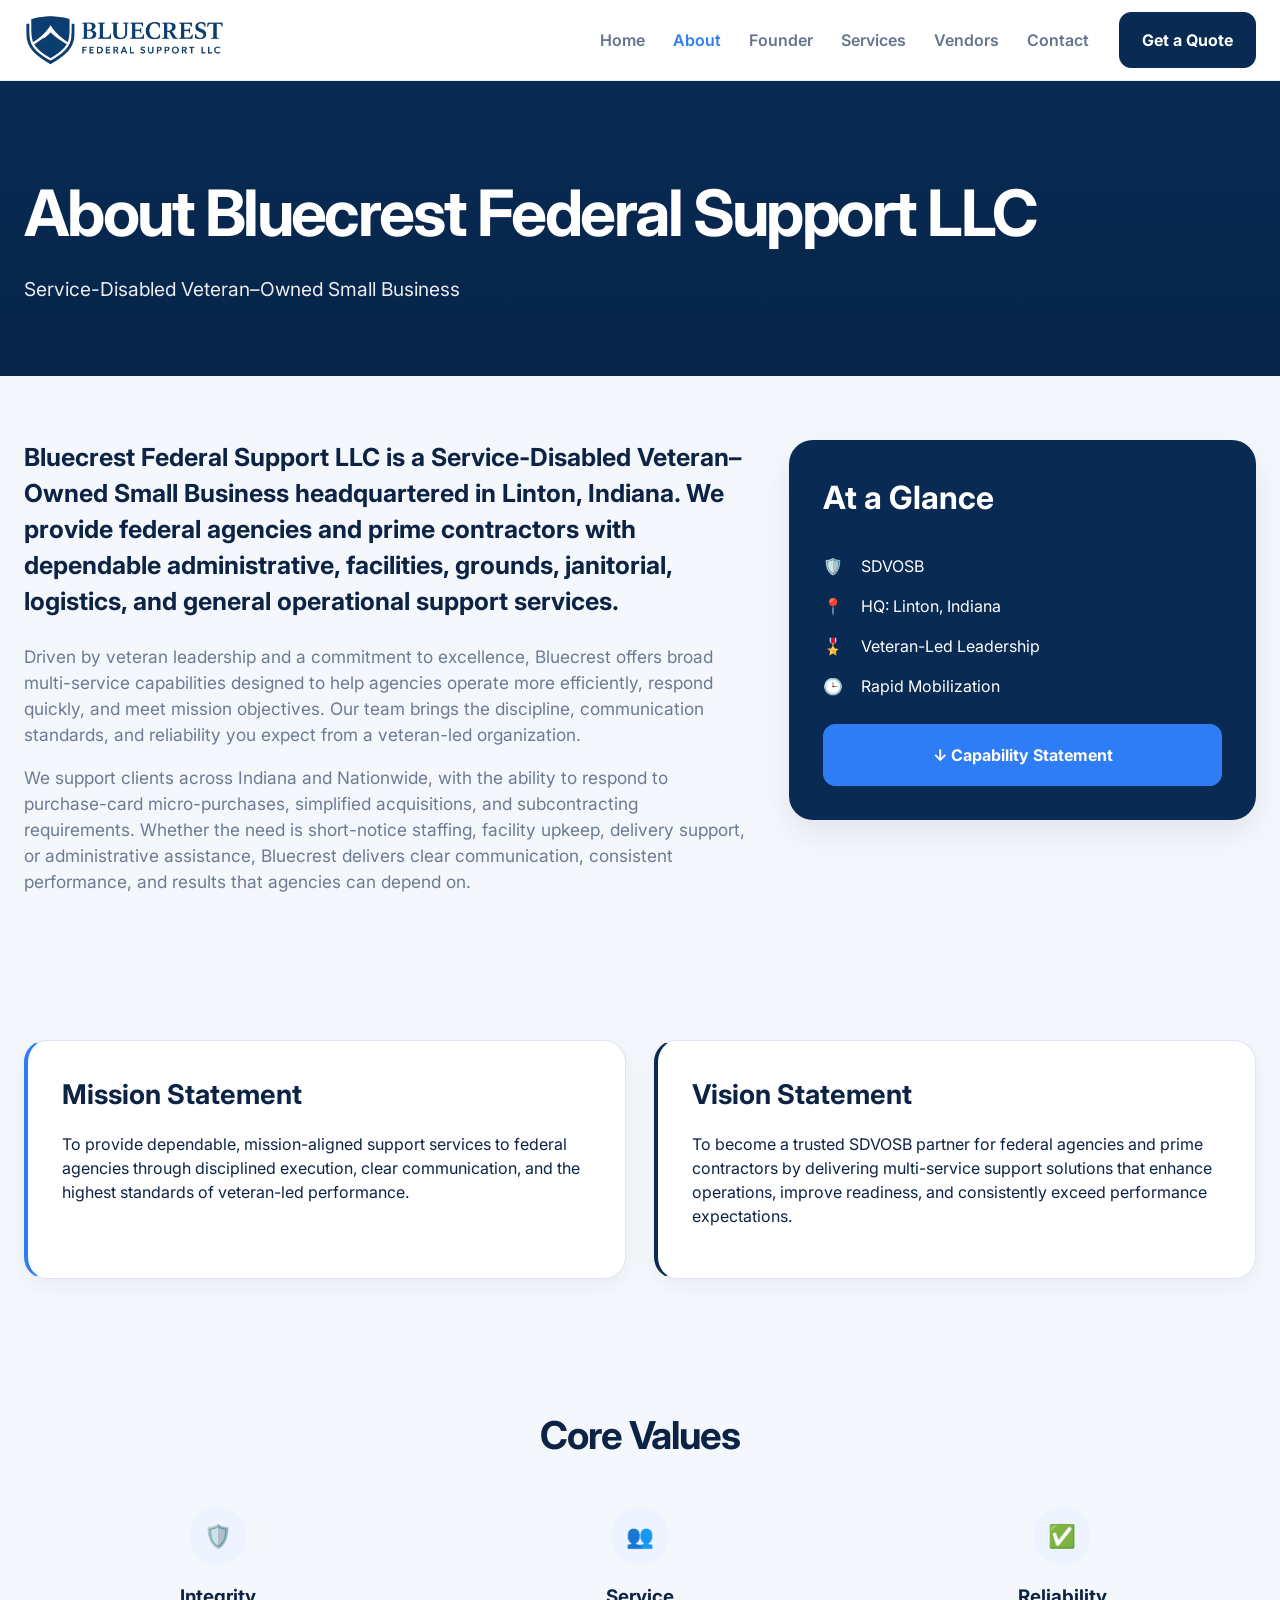
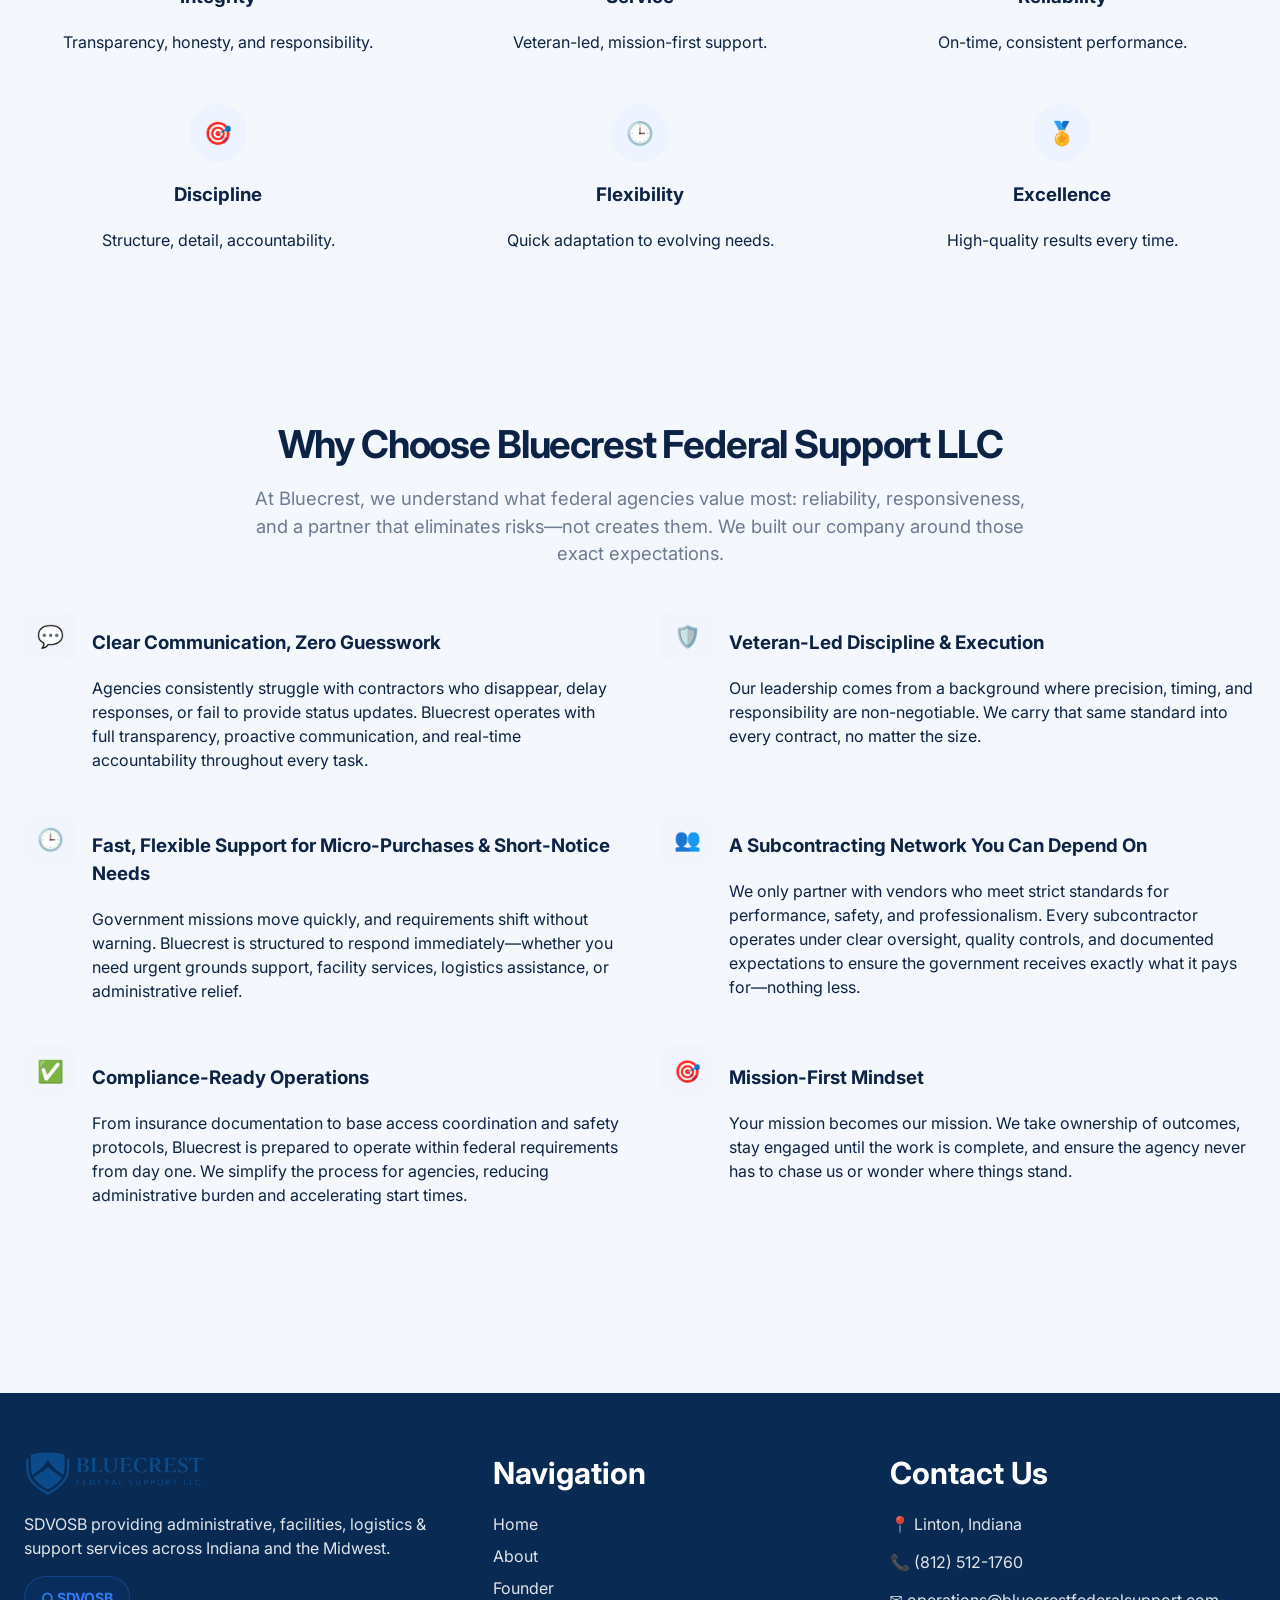
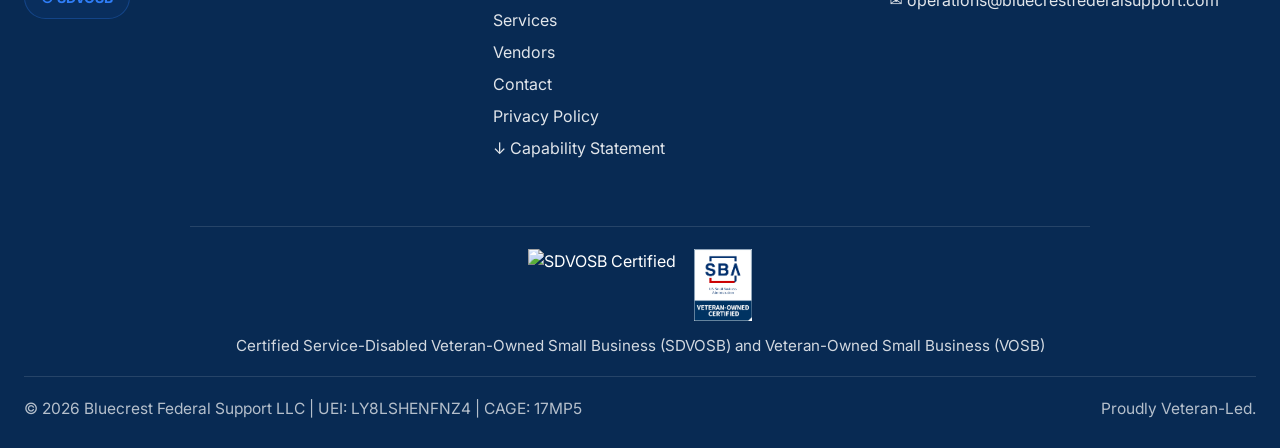
==== about.html @ cf5b03eb "Update about.html" ====
<!DOCTYPE html>
<html lang="en">
<head>
<meta charset="UTF-8">
<meta name="viewport" content="width=device-width, initial-scale=1.0">
<title>About | Bluecrest Federal Support LLC</title>
<meta name="description" content="Learn about Bluecrest Federal Support LLC.">
<link rel="preconnect" href="https://fonts.googleapis.com">
<link rel="preconnect" href="https://fonts.gstatic.com" crossorigin>
<link href="https://fonts.googleapis.com/css2?family=Inter:wght@400;500;600;700;800;900&display=swap" rel="stylesheet">
<link rel="stylesheet" href="styles.css">
<link rel="icon" type="image/png" href="favicon.png">
<meta name="description" content="Bluecrest Federal Support LLC is a veteran-led federal support services provider delivering facilities, administrative, logistics, and operational support services across Indiana and the Midwest.">
<meta name="author" content="Bluecrest Federal Support LLC">
<meta name="robots" content="index, follow">
</head>
<body>
<div class="page-shell">

<header class="site-header">
  <div class="container header-inner">
    <a class="brand" href="index.html"><img src="logo.png" alt="Bluecrest Federal Support LLC logo"></a>
    <div class="nav">
      <nav class="nav-links">
        <a href="index.html" >Home</a>
        <a href="about.html" class="active">About</a>
        <a href="founder.html" >Founder</a>
        <a href="services.html" >Services</a>
        <a href="vendors.html" >Vendors</a>
        <a href="contact.html" >Contact</a>
      </nav>
      <a class="quote-btn" href="contact.html">Get a Quote</a>
    </div>
  </div>
</header>
<main>

<section class="page-hero">
  <div class="container">
    <h1>About Bluecrest Federal Support LLC</h1>
    <p>Service-Disabled Veteran–Owned Small Business </p>
  </div>
</section>
<section class="section-tight">
  <div class="container two-col">
    <div>
      <p style="font-size:1.55rem; font-weight:700; line-height:1.45; margin-top:0;">Bluecrest Federal Support LLC is a Service-Disabled Veteran–Owned Small Business headquartered in Linton, Indiana. We provide federal agencies and prime contractors with dependable administrative, facilities, grounds, janitorial, logistics, and general operational support services.</p>
      <p style="font-size:1.08rem; color:var(--muted);">Driven by veteran leadership and a commitment to excellence, Bluecrest offers broad multi-service capabilities designed to help agencies operate more efficiently, respond quickly, and meet mission objectives. Our team brings the discipline, communication standards, and reliability you expect from a veteran-led organization.</p>
      <p style="font-size:1.08rem; color:var(--muted);">We support clients across Indiana and Nationwide, with the ability to respond to purchase-card micro-purchases, simplified acquisitions, and subcontracting requirements. Whether the need is short-notice staffing, facility upkeep, delivery support, or administrative assistance, Bluecrest delivers clear communication, consistent performance, and results that agencies can depend on.</p>
    </div>
    <aside class="sidebar-card">
      <h3>At a Glance</h3>
      <ul>
        <li><span>🛡️</span><span>SDVOSB </span></li>
        <li><span>📍</span><span>HQ: Linton, Indiana</span></li>
        <li><span>🎖️</span><span>Veteran-Led Leadership</span></li>
        <li><span>🕒</span><span>Rapid Mobilization</span></li>
      </ul>
      <a class="btn-primary download-btn" href="Bluecrest_Federal_Support_Capability_Statement.pdf">↓ Capability Statement</a>
    </aside>
  </div>
</section>
<section class="section-tight">
  <div class="container info-panels">
    <div class="simple-card" style="border-left:4px solid var(--blue);"><h3>Mission Statement</h3><p>To provide dependable, mission-aligned support services to federal agencies through disciplined execution, clear communication, and the highest standards of veteran-led performance.</p></div>
    <div class="simple-card" style="border-left:4px solid var(--navy);"><h3>Vision Statement</h3><p>To become a trusted SDVOSB partner for federal agencies and prime contractors by delivering multi-service support solutions that enhance operations, improve readiness, and consistently exceed performance expectations.</p></div>
  </div>
</section>
<section class="section-tight">
  <div class="container">
    <div class="section-head"><h2>Core Values</h2></div>
    <div class="core-grid">
      <div><div class="value-icon">🛡️</div><h3>Integrity</h3><p>Transparency, honesty, and responsibility.</p></div>
      <div><div class="value-icon">👥</div><h3>Service</h3><p>Veteran-led, mission-first support.</p></div>
      <div><div class="value-icon">✅</div><h3>Reliability</h3><p>On-time, consistent performance.</p></div>
      <div><div class="value-icon">🎯</div><h3>Discipline</h3><p>Structure, detail, accountability.</p></div>
      <div><div class="value-icon">🕒</div><h3>Flexibility</h3><p>Quick adaptation to evolving needs.</p></div>
      <div><div class="value-icon">🏅</div><h3>Excellence</h3><p>High-quality results every time.</p></div>
    </div>
  </div>
</section>
<section class="section">
  <div class="container">
    <div class="section-head"><h2>Why Choose Bluecrest Federal Support LLC</h2><p>At Bluecrest, we understand what federal agencies value most: reliability, responsiveness, and a partner that eliminates risks—not creates them. We built our company around those exact expectations.</p></div>
    <div class="feature-stack">
      <div class="feature-block"><div class="icon-box">💬</div><div><h3>Clear Communication, Zero Guesswork</h3><p>Agencies consistently struggle with contractors who disappear, delay responses, or fail to provide status updates. Bluecrest operates with full transparency, proactive communication, and real-time accountability throughout every task.</p></div></div>
      <div class="feature-block"><div class="icon-box">🛡️</div><div><h3>Veteran-Led Discipline &amp; Execution</h3><p>Our leadership comes from a background where precision, timing, and responsibility are non-negotiable. We carry that same standard into every contract, no matter the size.</p></div></div>
      <div class="feature-block"><div class="icon-box">🕒</div><div><h3>Fast, Flexible Support for Micro-Purchases &amp; Short-Notice Needs</h3><p>Government missions move quickly, and requirements shift without warning. Bluecrest is structured to respond immediately—whether you need urgent grounds support, facility services, logistics assistance, or administrative relief.</p></div></div>
      <div class="feature-block"><div class="icon-box">👥</div><div><h3>A Subcontracting Network You Can Depend On</h3><p>We only partner with vendors who meet strict standards for performance, safety, and professionalism. Every subcontractor operates under clear oversight, quality controls, and documented expectations to ensure the government receives exactly what it pays for—nothing less.</p></div></div>
      <div class="feature-block"><div class="icon-box">✅</div><div><h3>Compliance-Ready Operations</h3><p>From insurance documentation to base access coordination and safety protocols, Bluecrest is prepared to operate within federal requirements from day one. We simplify the process for agencies, reducing administrative burden and accelerating start times.</p></div></div>
      <div class="feature-block"><div class="icon-box">🎯</div><div><h3>Mission-First Mindset</h3><p>Your mission becomes our mission. We take ownership of outcomes, stay engaged until the work is complete, and ensure the agency never has to chase us or wonder where things stand.</p></div></div>
    </div>
  </div>
</section>

</main>

<footer class="site-footer">
  <div class="container footer-top">
    <div class="footer-brand">
      <img src="logo.png" alt="Bluecrest Federal Support LLC logo">
      <p>SDVOSB providing administrative, facilities, logistics &amp; support services across Indiana and the Midwest.</p>
      <div class="small-badge">○ SDVOSB </div>
    </div>
    <div>
      <h3 class="footer-title">Navigation</h3>
      <div class="footer-links">
        <a href="index.html">Home</a>
        <a href="about.html">About</a>
        <a href="founder.html">Founder</a>
        <a href="services.html">Services</a>
        <a href="vendors.html">Vendors</a>
        <a href="contact.html">Contact</a>
        <a href="privacy.html">Privacy Policy</a>
        <a href="Bluecrest_Federal_Support_Capability_Statement.pdf">↓ Capability Statement</a>
      </div>
    </div>
    <div>
      <h3 class="footer-title">Contact Us</h3>
      <ul class="footer-contact">
        <li>📍 Linton, Indiana</li>
        <li>📞 (812) 512-1760</li>
        <li>✉️ operations@bluecrestfederalsupport.com</li>
      </ul>
    </div>
  </div>
  <div class="footer-certifications">
  <div class="footer-certification-badges">
    <img src="Service-Disabled Veteran-Owned Certified.jpg" alt="SDVOSB Certified">
    <img src="Veteran-Owned Certified.jpg" alt="VOSB Certified">
  </div>
  <p>Certified Service-Disabled Veteran-Owned Small Business (SDVOSB) and Veteran-Owned Small Business (VOSB)</p>
</div>
  <div class="container footer-bottom">
    <div>© <span data-year></span> Bluecrest Federal Support LLC | UEI: LY8LSHENFNZ4 | CAGE: 17MP5 </div>
    <div>Proudly Veteran-Led.</div>
  </div>
</footer>
</div>
<script src="script.js"></script>
</body>
</html>
---- styles.css ----
:root {
  --navy: #082a53;
  --navy-2: #0d3463;
  --blue: #2f7df6;
  --blue-dark: #1b5fca;
  --page: #f4f7fb;
  --card: #ffffff;
  --muted: #6c7a92;
  --text: #0d2345;
  --line: #dfe6f1;
  --shadow: 0 14px 32px rgba(7, 30, 63, 0.08);
  --radius: 22px;
  --max: 1320px;
}

* { box-sizing: border-box; }
html { scroll-behavior: smooth; }
body {
  margin: 0;
  font-family: Inter, system-ui, -apple-system, BlinkMacSystemFont, "Segoe UI", sans-serif;
  color: var(--text);
  background: var(--page);
  line-height: 1.5;
}

a { color: inherit; text-decoration: none; }
img { max-width: 100%; display: block; }
.container { width: min(var(--max), calc(100% - 48px)); margin: 0 auto; }
.section { padding: 84px 0; }
.section-tight { padding: 64px 0; }
.surface { background: var(--card); border: 1px solid var(--line); border-radius: 28px; box-shadow: var(--shadow); }
.page-shell { min-height: 100vh; display: flex; flex-direction: column; }
main { flex: 1; }

.site-header {
  position: sticky;
  top: 0;
  z-index: 50;
  background: rgba(255,255,255,0.95);
  backdrop-filter: blur(12px);
  border-bottom: 1px solid rgba(8,42,83,0.08);
}
.header-inner {
  display: flex; align-items: center; justify-content: space-between; gap: 24px;
  min-height: 80px;
}
.brand { display: flex; align-items: center; gap: 12px; }
.brand img { height: 50px; width: auto; }
.brand-text { display: none; }
.nav { display: flex; align-items: center; gap: 30px; }
.nav-links { display: flex; align-items: center; gap: 28px; font-weight: 600; color: #66758f; }
.nav-links a.active, .nav-links a:hover { color: var(--blue); }
.quote-btn, .btn-primary, .btn-secondary {
  display: inline-flex; align-items: center; justify-content: center; gap: 10px;
  border-radius: 12px; font-weight: 700; transition: .2s ease;
}
.quote-btn, .btn-secondary {
  background: var(--navy); color: #fff; padding: 15px 22px; border: 1px solid var(--navy);
}
.quote-btn:hover, .btn-secondary:hover { background: #051d3a; }
.btn-primary {
  background: var(--blue); color: #fff; padding: 18px 28px; border: 1px solid var(--blue);
}
.btn-primary:hover { background: var(--blue-dark); }
.small-badge {
  display: inline-flex; align-items: center; gap: 10px;
  padding: 10px 16px; border-radius: 999px;
  color: var(--blue); border: 1px solid rgba(47,125,246,0.28);
  background: rgba(47,125,246,0.06); font-size: 14px; font-weight: 700;
}

.hero {
  background: radial-gradient(circle at 75% 25%, rgba(47,125,246,0.16), transparent 0 26%), linear-gradient(135deg, #06234b 0%, #082a53 60%, #0a3260 100%);
  color: #fff;
  padding: 118px 0 108px;
}
.hero-grid { display: grid; grid-template-columns: minmax(0, 760px); }
.hero h1 {
  font-size: clamp(3rem, 7vw, 5.6rem);
  line-height: .95; letter-spacing: -0.04em; margin: 24px 0 28px;
  max-width: 780px;
}
.hero h1 .accent { color: var(--blue); }
.hero p { max-width: 860px; font-size: 1.28rem; color: rgba(255,255,255,0.9); margin: 0 0 36px; }

.section-head { text-align: center; margin-bottom: 42px; }
.section-head h2 { font-size: clamp(2.2rem, 3vw, 3.5rem); margin: 0 0 12px; letter-spacing: -0.03em; }
.section-head p { margin: 0 auto; color: var(--muted); max-width: 780px; font-size: 1.15rem; }

.card-grid { display: grid; grid-template-columns: repeat(3, minmax(0, 1fr)); gap: 28px; }
.info-card {
  background: #fff; border: 1px solid var(--line); border-radius: 22px; padding: 30px 30px 28px;
  box-shadow: 0 10px 24px rgba(7, 30, 63, 0.05);
}
.icon-box {
  width: 52px; height: 52px; border-radius: 14px; display: inline-flex; align-items: center; justify-content: center;
  background: #f2f5fb; color: var(--navy); font-size: 1.35rem; margin-bottom: 22px;
}
.info-card h3 { margin: 0 0 10px; font-size: 1.8rem; letter-spacing: -0.03em; }
.info-card p, .feature-list p, .service-card ul { color: var(--muted); margin: 0; font-size: 1.06rem; }
.center-link { text-align: center; margin-top: 28px; font-weight: 700; color: var(--blue); }

.why-grid { display: grid; grid-template-columns: 1fr 1.35fr; gap: 42px; align-items: start; }
.stats { display: flex; gap: 16px; margin-top: 28px; flex-wrap: wrap; }
.stat-box {
  width: 222px; max-width: 100%; padding: 18px 20px; border-radius: 18px; background: #fff; border: 1px solid var(--line);
  text-align: center; font-weight: 800; color: var(--blue);
}
.stat-box small { display: block; margin-top: 6px; color: var(--muted); font-weight: 700; letter-spacing: .03em; }
.feature-grid { display: grid; grid-template-columns: repeat(2, minmax(0, 1fr)); gap: 26px 40px; }
.feature-item { display: grid; grid-template-columns: 28px 1fr; gap: 14px; align-items: start; }
.check { width: 28px; height: 28px; border-radius: 999px; color: var(--blue); border: 2px solid rgba(47,125,246,0.25); display:flex; align-items:center; justify-content:center; font-size:.95rem; font-weight:900; }
.feature-item h4 { margin: 0 0 6px; font-size: 1.28rem; }

.blue-banner {
  background: linear-gradient(180deg, #2f7df6 0%, #2672e9 100%);
  color: #fff; text-align: center; padding: 86px 0;
}
.blue-banner h2 { font-size: clamp(2.3rem, 3vw, 3.2rem); margin: 0 0 18px; }
.blue-banner p { max-width: 860px; margin: 0 auto 28px; font-size: 1.14rem; }
.blue-banner .btn-primary { background: #fff; color: var(--blue); border-color: #fff; }
.blue-banner .btn-primary:hover { background: #eef4ff; }

.testimonial {
  text-align: center; padding: 86px 0 30px;
}
.stars { color: var(--blue); letter-spacing: .25em; font-size: 1.15rem; }
.testimonial blockquote {
  margin: 20px auto 0; max-width: 860px; font-size: clamp(1.9rem, 3.2vw, 3.2rem);
  line-height: 1.1; letter-spacing: -0.03em; font-weight: 800;
}
.testimonial cite { display: inline-block; margin-top: 18px; color: var(--muted); font-style: normal; font-weight: 700; }

.contact-cta {
  margin-top: 36px; display: grid; grid-template-columns: 1.05fr 1fr; overflow: hidden;
}
.cta-left {
  background: var(--navy); color: #fff; padding: 54px 52px;
}
.cta-left h3 { margin: 0 0 16px; font-size: clamp(2rem, 3vw, 2.8rem); }
.cta-left p { color: rgba(255,255,255,0.88); font-size: 1.07rem; }
.cta-points { margin-top: 28px; display: grid; gap: 16px; }
.cta-points .point { display: grid; grid-template-columns: 24px 1fr; gap: 12px; align-items: start; }
.cta-right { background: #fff; padding: 44px 44px 38px; }
.cta-mini-form { display: grid; gap: 16px; }
.input, textarea, select {
  width: 100%; padding: 15px 16px; border-radius: 12px; border: 1px solid #cad7ea; background: #fff;
  font: inherit; color: var(--text);
}
label { display: block; font-weight: 700; margin-bottom: 8px; }
.form-grid { display: grid; grid-template-columns: repeat(2, minmax(0,1fr)); gap: 18px 20px; }
textarea { min-height: 150px; resize: vertical; }
.form-card { padding: 40px; }
.form-title { display:flex; align-items:center; gap:12px; font-size: 1.9rem; margin: 0 0 24px; }

.site-footer {
  background: var(--navy); color: #fff; margin-top: 86px;
}
.footer-top { display: grid; grid-template-columns: 1.15fr .95fr 1fr; gap: 48px; padding: 58px 0 34px; }
.footer-brand img { width: 180px; height: auto; filter: brightness(1.25); }
.footer-brand p, .footer-links a, .footer-contact li { color: rgba(255,255,255,0.88); }
.footer-links { display: grid; gap: 8px; margin-top: 14px; }
.footer-title { font-size: 1.9rem; margin: 0 0 16px; }
.footer-contact { list-style: none; padding: 0; margin: 14px 0 0; display: grid; gap: 14px; }
.footer-bottom { border-top: 1px solid rgba(255,255,255,0.12); padding: 20px 0 28px; display:flex; justify-content:space-between; gap:20px; color: rgba(255,255,255,0.7); font-size: .97rem; }

.page-hero {
  background: linear-gradient(180deg, #082a53 0%, #07254a 100%); color:#fff; padding: 84px 0 72px;
}
.page-hero h1 { margin: 0 0 14px; font-size: clamp(2.8rem, 5vw, 4.6rem); letter-spacing: -0.04em; }
.page-hero p { margin: 0; max-width: 860px; font-size: 1.2rem; color: rgba(255,255,255,.92); }
.two-col { display:grid; grid-template-columns: 1.25fr .8fr; gap: 36px; align-items:start; }
.sidebar-card { background: var(--navy); color:#fff; padding: 34px; border-radius: 24px; box-shadow: var(--shadow); }
.sidebar-card h3 { margin-top:0; font-size: 2rem; }
.sidebar-card ul { list-style:none; padding:0; margin:20px 0 0; display:grid; gap:16px; }
.sidebar-card li { display:grid; grid-template-columns: 26px 1fr; gap: 12px; align-items: start; }
.download-btn { margin-top: 26px; width: 100%; }
.info-panels { display: grid; grid-template-columns: repeat(2, minmax(0,1fr)); gap: 28px; }
.simple-card { background: #fff; border: 1px solid var(--line); border-radius: 22px; padding: 34px; box-shadow: 0 8px 22px rgba(7,30,63,.05); }
.simple-card h3 { margin: 0 0 10px; font-size: 1.7rem; }
.core-grid { display:grid; grid-template-columns: repeat(3,minmax(0,1fr)); gap: 34px; text-align:center; }
.value-icon { width: 58px; height: 58px; border-radius:999px; margin: 0 auto 18px; display:flex; align-items:center; justify-content:center; background:#eef4ff; color:var(--blue); font-size:1.4rem; }
.feature-stack { display:grid; grid-template-columns: repeat(2,minmax(0,1fr)); gap: 26px 42px; }
.feature-block { display:grid; grid-template-columns: 52px 1fr; gap: 16px; align-items:start; }
.feature-block .icon-box { margin: 0; }
.quote-card { background: var(--blue); color: #fff; border-radius: 24px; padding: 38px 42px; box-shadow: var(--shadow); }
.quote-card blockquote { margin:0 0 20px; font-size: clamp(1.5rem, 2.3vw, 2.3rem); line-height:1.25; font-style: italic; font-weight: 700; }
.quote-author { display:flex; align-items:center; gap: 16px; }
.quote-author img { width: 64px; height: 64px; border-radius: 50%; object-fit: cover; }
.quote-author span { display:block; }

.founder-hero { background: linear-gradient(180deg, #082a53 0%, #082851 100%); color: #fff; overflow: hidden; }
.founder-grid { display:grid; grid-template-columns: 1.15fr .8fr; gap: 42px; align-items:center; }
.founder-image-wrap { position: relative; padding: 44px 0; }
.founder-image-wrap::before, .founder-image-wrap::after {
  content: ""; position:absolute; border-radius: 28px; background: rgba(47,125,246,.18);
}
.founder-image-wrap::before { width: 74%; height: 78%; right: 4%; top: 10%; transform: rotate(7deg); }
.founder-image-wrap::after { width: 82%; height: 84%; right: 12%; top: 4%; transform: rotate(-4deg); }
.founder-portrait { position: relative; z-index: 2; width: min(320px, 100%); margin-left: auto; border-radius: 26px; box-shadow: 0 18px 40px rgba(0,0,0,.25); border: 2px solid rgba(255,255,255,.12); }
.founder-chip { margin-top: 18px; }
.founder-copy { padding: 84px 0; }
.founder-copy h1 { font-size: clamp(2.8rem, 5vw, 4.3rem); line-height: .98; margin: 0 0 16px; }
.founder-copy h2 { color: var(--blue); font-size: clamp(2rem, 4vw, 3rem); margin: 0 0 8px; }
.founder-copy h3 { font-size: 2rem; margin: 0 0 12px; }
.commitment-card { margin-top: 26px; }
.commitment-list { display:grid; grid-template-columns: repeat(2,minmax(0,1fr)); gap: 16px 28px; }
.commitment-list li { list-style:none; display:grid; grid-template-columns: 28px 1fr; gap: 12px; align-items:start; }
.number-dot { width: 28px; height: 28px; border-radius:999px; background:#eef4ff; color:var(--blue); display:flex; align-items:center; justify-content:center; font-size:.95rem; font-weight:900; }

.services-grid { display:grid; grid-template-columns: repeat(3, minmax(0,1fr)); gap: 28px; }
.service-card { background:#fff; border:1px solid var(--line); border-radius: 22px; overflow: hidden; box-shadow: 0 8px 22px rgba(7,30,63,.05); }
.service-head { background: var(--navy); color:#fff; padding: 26px 26px 24px; display:flex; align-items:center; gap: 16px; }
.service-head .icon-box { margin:0; background: rgba(255,255,255,.09); color:#fff; width: 54px; height: 54px; }
.service-head h3 { margin:0; font-size: 1.65rem; }
.service-body { padding: 26px 28px 28px; }
.service-body ul { padding-left: 20px; margin: 0; display:grid; gap: 12px; color: var(--muted); }
.naics-shell { max-width: 920px; margin: 0 auto; }
.naics-head { background: var(--navy); color:#fff; padding: 24px 28px; border-radius: 22px 22px 0 0; font-size: 2rem; font-weight: 800; display:flex; justify-content:space-between; align-items:center; }
.naics-grid { background:#fff; border:1px solid var(--line); border-top:none; border-radius: 0 0 22px 22px; padding: 26px; display:grid; grid-template-columns: repeat(2,minmax(0,1fr)); gap: 18px; }
.naics-item { border:1px solid var(--line); border-radius: 14px; padding: 18px 16px; }
.naics-item strong { color: var(--blue); font-size: 1.7rem; display:block; margin-bottom: 4px; }
.inline-meta { margin-top: 22px; padding-top: 20px; border-top:1px solid var(--line); font-weight:700; color: var(--muted); }

.vendor-form { max-width: 920px; margin: 0 auto; }
.form-section-title { display:flex; align-items:center; gap: 10px; font-size: 1.65rem; margin: 0 0 22px; }
.divider { border-top: 1px solid var(--line); margin: 18px 0 26px; }

.contact-layout { display:grid; grid-template-columns: 1.35fr .7fr; gap: 34px; align-items:start; }
.contact-side { display:grid; gap: 24px; }
.contact-box { background:#fff; border:1px solid var(--line); border-radius: 22px; padding: 28px 26px; box-shadow: 0 8px 22px rgba(7,30,63,.05); }
.contact-box h3 { margin: 0 0 14px; font-size: 1.8rem; }
.contact-list { list-style:none; padding:0; margin: 8px 0 0; display:grid; gap: 18px; }
.contact-list li { display:grid; grid-template-columns: 40px 1fr; gap: 14px; align-items:start; }
.contact-list .icon-box { margin:0; width:40px; height:40px; border-radius:999px; }
.purchase-box { background: var(--navy); color:#fff; }
.purchase-box h3, .purchase-box p { color:#fff; }
.purchase-pill { display:inline-flex; margin-top: 16px; border:1px solid rgba(255,255,255,.22); padding: 10px 14px; border-radius: 10px; font-weight: 700; }
.small-note { color: var(--muted); font-size: .95rem; }

@media (max-width: 1180px) {
  .card-grid, .services-grid, .core-grid { grid-template-columns: repeat(2, minmax(0,1fr)); }
  .why-grid, .two-col, .contact-layout, .founder-grid, .contact-cta, .feature-stack { grid-template-columns: 1fr; }
  .footer-top { grid-template-columns: 1fr 1fr; }
}

@media (max-width: 860px) {
  .container { width: min(var(--max), calc(100% - 28px)); }
  .header-inner { min-height: 72px; }
  .nav { gap: 14px; }
  .nav-links { display:none; }
  .hero { padding: 88px 0 74px; }
  .section, .section-tight { padding: 60px 0; }
  .card-grid, .services-grid, .info-panels, .naics-grid, .core-grid, .feature-grid, .footer-top { grid-template-columns: 1fr; }
  .feature-stack { grid-template-columns: 1fr; }
  .form-grid, .commitment-list { grid-template-columns: 1fr; }
  .cta-left, .cta-right, .form-card { padding: 26px 22px; }
  .footer-bottom { flex-direction: column; }
  .quote-btn { padding: 12px 16px; }
  .brand img { height: 42px; }
}
.footer-certifications {
    max-width: 900px;
    margin: 32px auto 0;
    padding: 22px 20px 18px;
    border-top: 1px solid rgba(255,255,255,0.12);
    text-align: center;
}

.footer-certification-badges {
    display: flex;
    justify-content: center;
    align-items: center;
    gap: 18px;
    flex-wrap: wrap;
    margin-bottom: 14px;
}

.footer-certification-badges img {
    height: 72px;
    width: auto;
    display: block;
}

.footer-certifications p {
    margin: 0;
    font-size: 0.95rem;
    color: rgba(255,255,255,0.82);
}
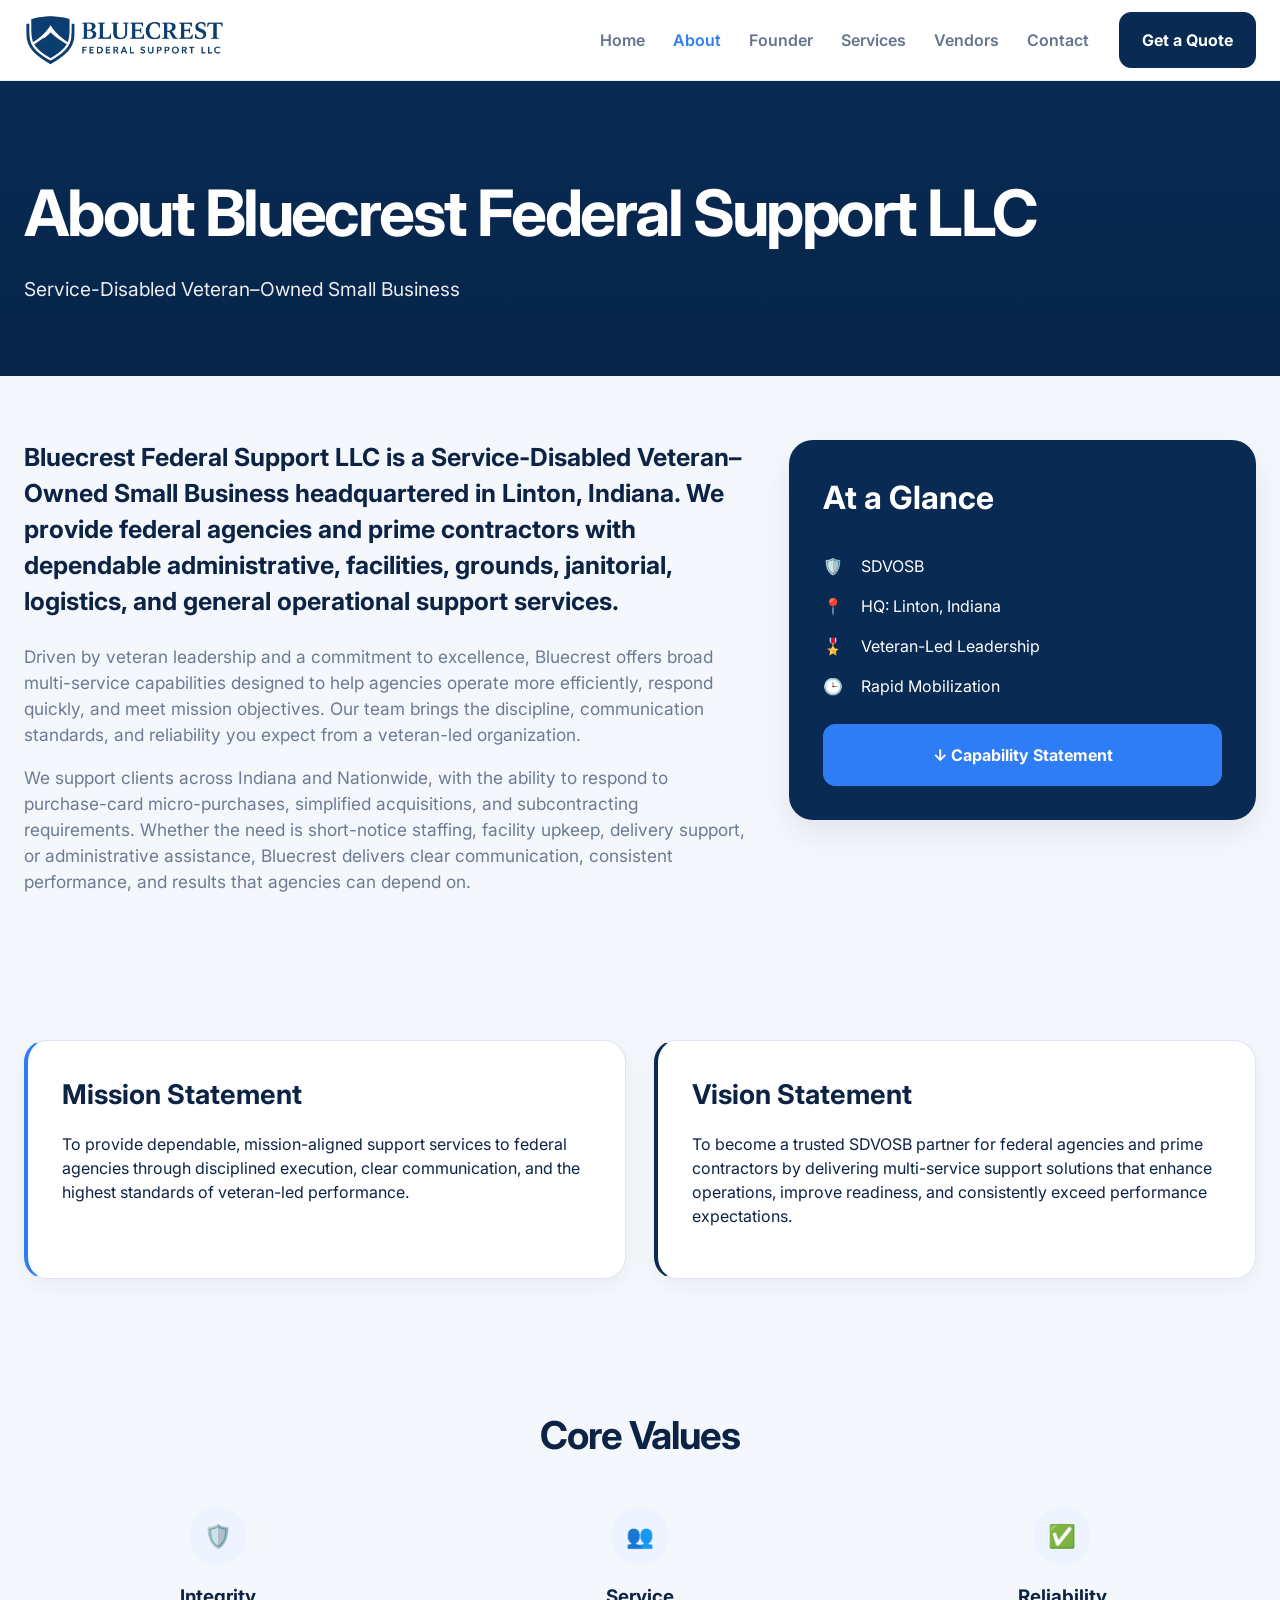
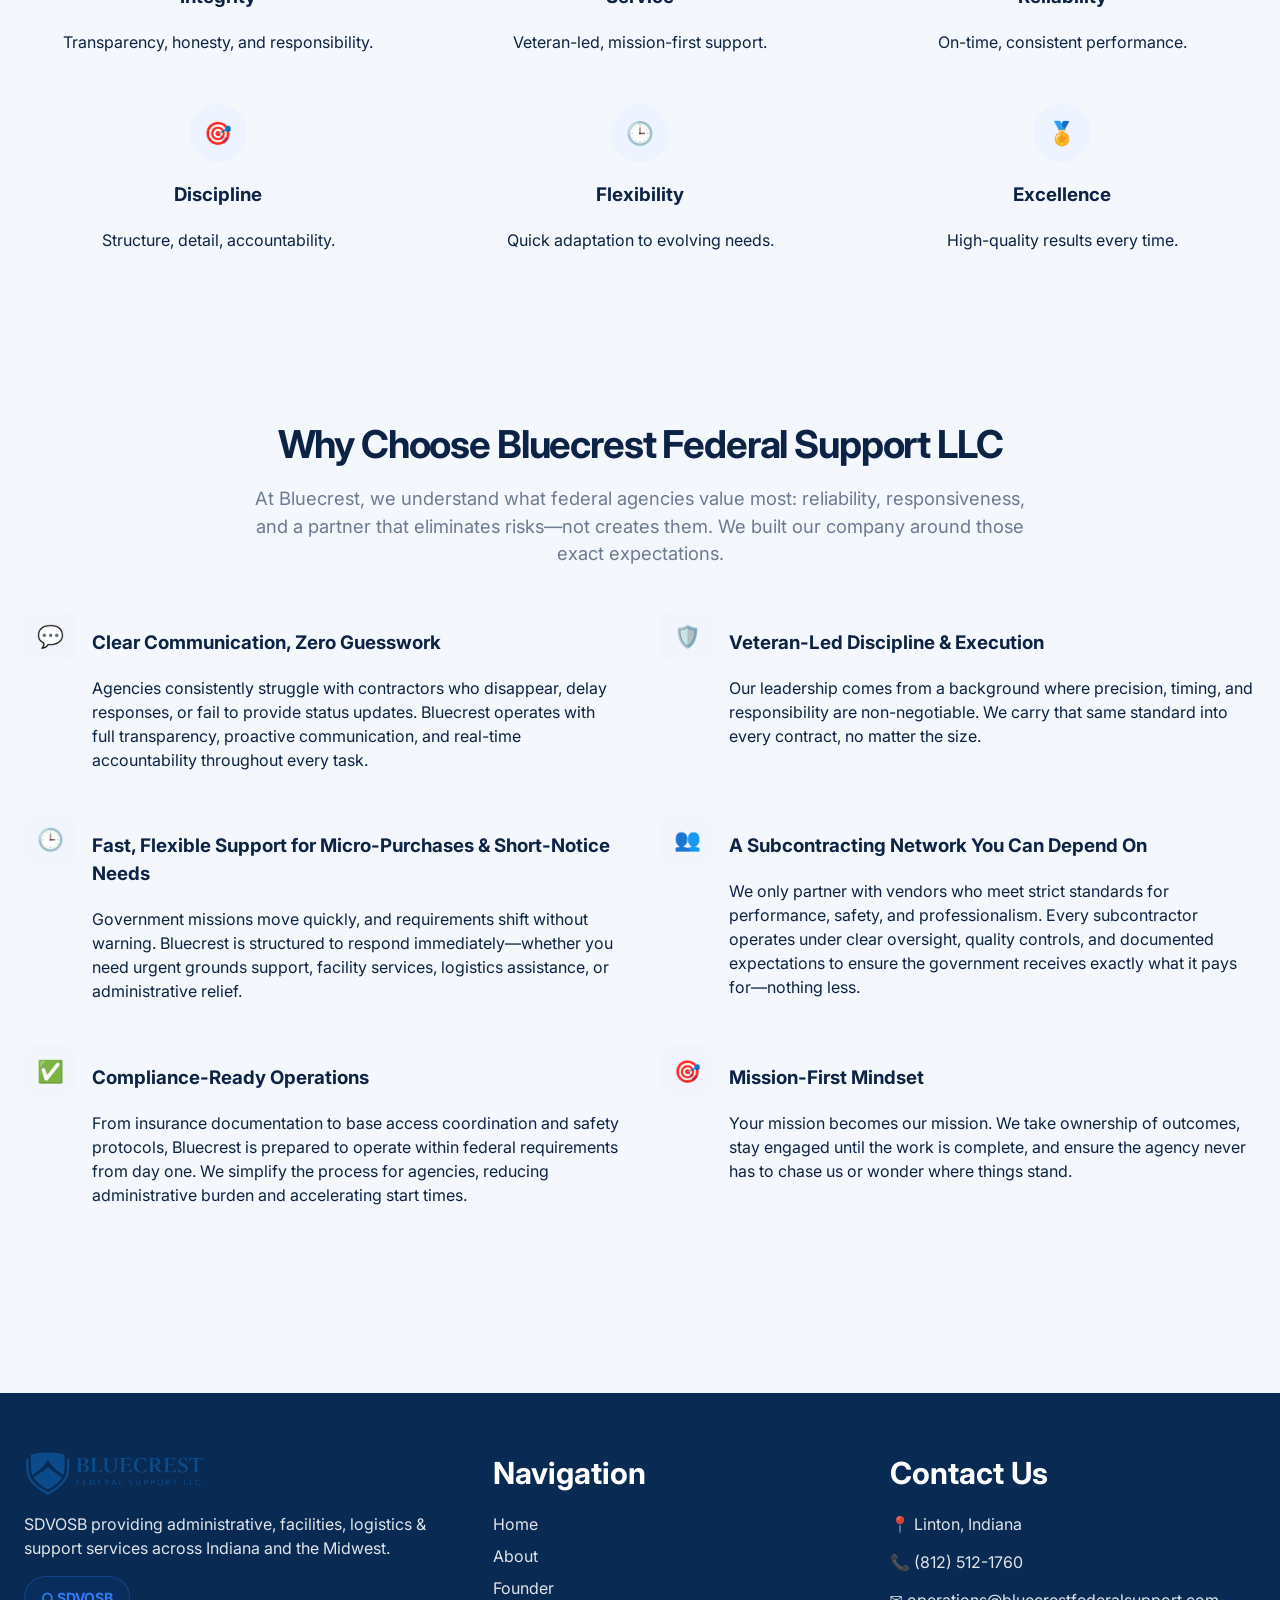
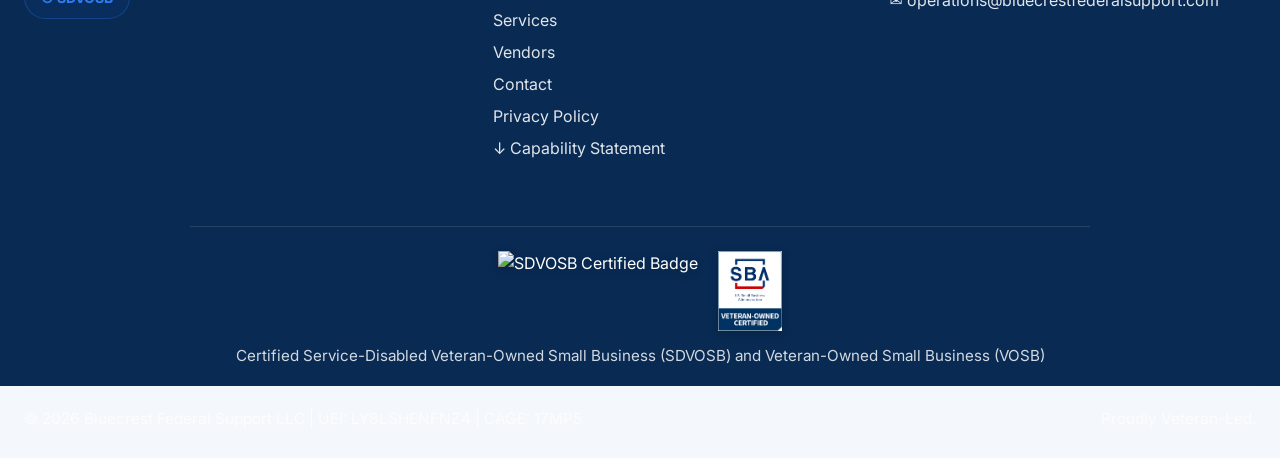
==== commit f16e1702: "Update about.html" ====
--- a/about.html
+++ b/about.html
@@ -126,10 +126,15 @@
   </div>
   <div class="footer-certifications">
   <div class="footer-certification-badges">
-    <img src="Service-Disabled Veteran-Owned Certified.jpg" alt="SDVOSB Certified">
-    <img src="Veteran-Owned Certified.jpg" alt="VOSB Certified">
+    <img src="Service-Disabled Veteran-Owned Certified.jpg" alt="SDVOSB Certified Badge">
+    <img src="Veteran-Owned Certified.jpg" alt="Veteran-Owned Certified Badge">
   </div>
-  <p>Certified Service-Disabled Veteran-Owned Small Business (SDVOSB) and Veteran-Owned Small Business (VOSB)</p>
+
+  <p>
+    Certified Service-Disabled Veteran-Owned Small Business (SDVOSB)
+    and Veteran-Owned Small Business (VOSB)
+  </p>
+</div>
 </div>
   <div class="container footer-bottom">
     <div>© <span data-year></span> Bluecrest Federal Support LLC | UEI: LY8LSHENFNZ4 | CAGE: 17MP5 </div>
--- a/styles.css
+++ b/styles.css
@@ -262,7 +262,7 @@
 .footer-certifications {
     max-width: 900px;
     margin: 32px auto 0;
-    padding: 22px 20px 18px;
+    padding: 24px 20px 18px;
     border-top: 1px solid rgba(255,255,255,0.12);
     text-align: center;
 }
@@ -271,19 +271,22 @@
     display: flex;
     justify-content: center;
     align-items: center;
-    gap: 18px;
+    gap: 20px;
     flex-wrap: wrap;
     margin-bottom: 14px;
 }
 
 .footer-certification-badges img {
-    height: 72px;
+    height: 80px;
     width: auto;
+    object-fit: contain;
     display: block;
+    filter: drop-shadow(0 2px 4px rgba(0,0,0,0.2));
 }
 
 .footer-certifications p {
     margin: 0;
     font-size: 0.95rem;
+    line-height: 1.5;
     color: rgba(255,255,255,0.82);
 }
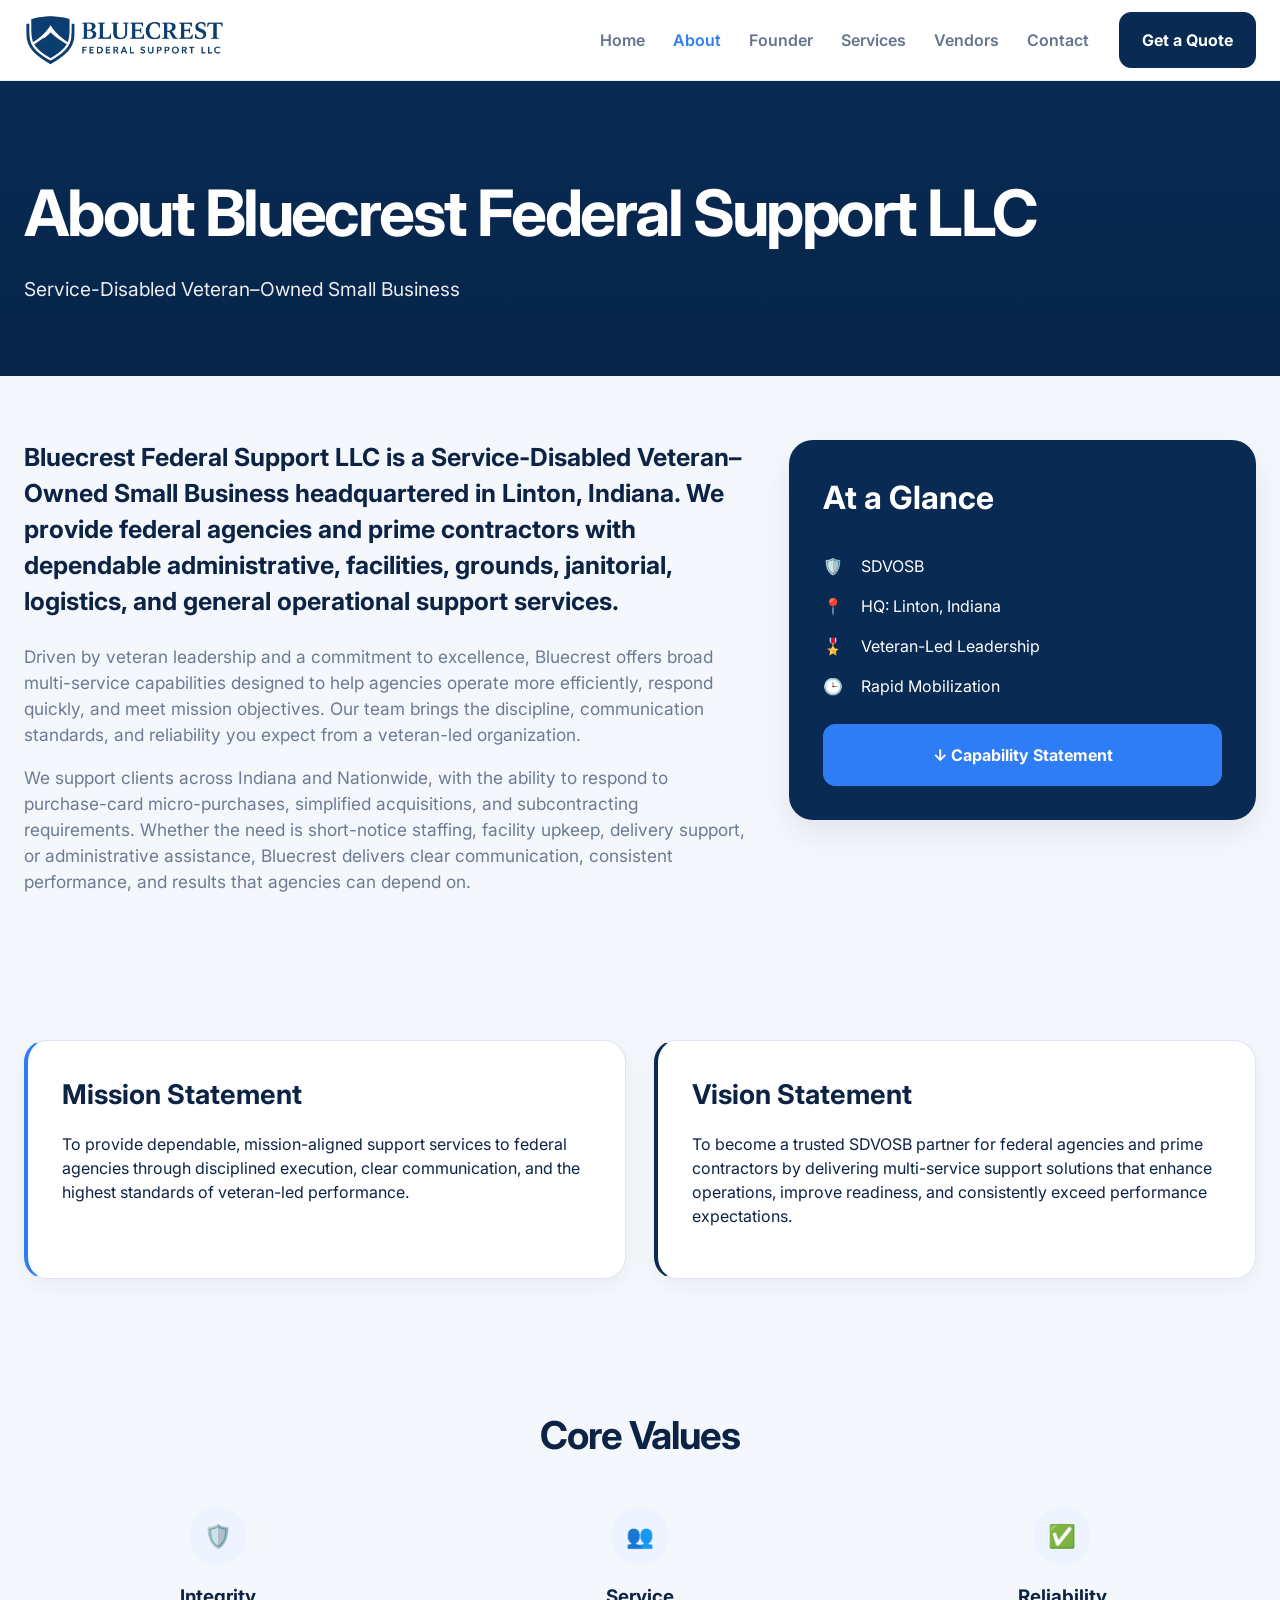
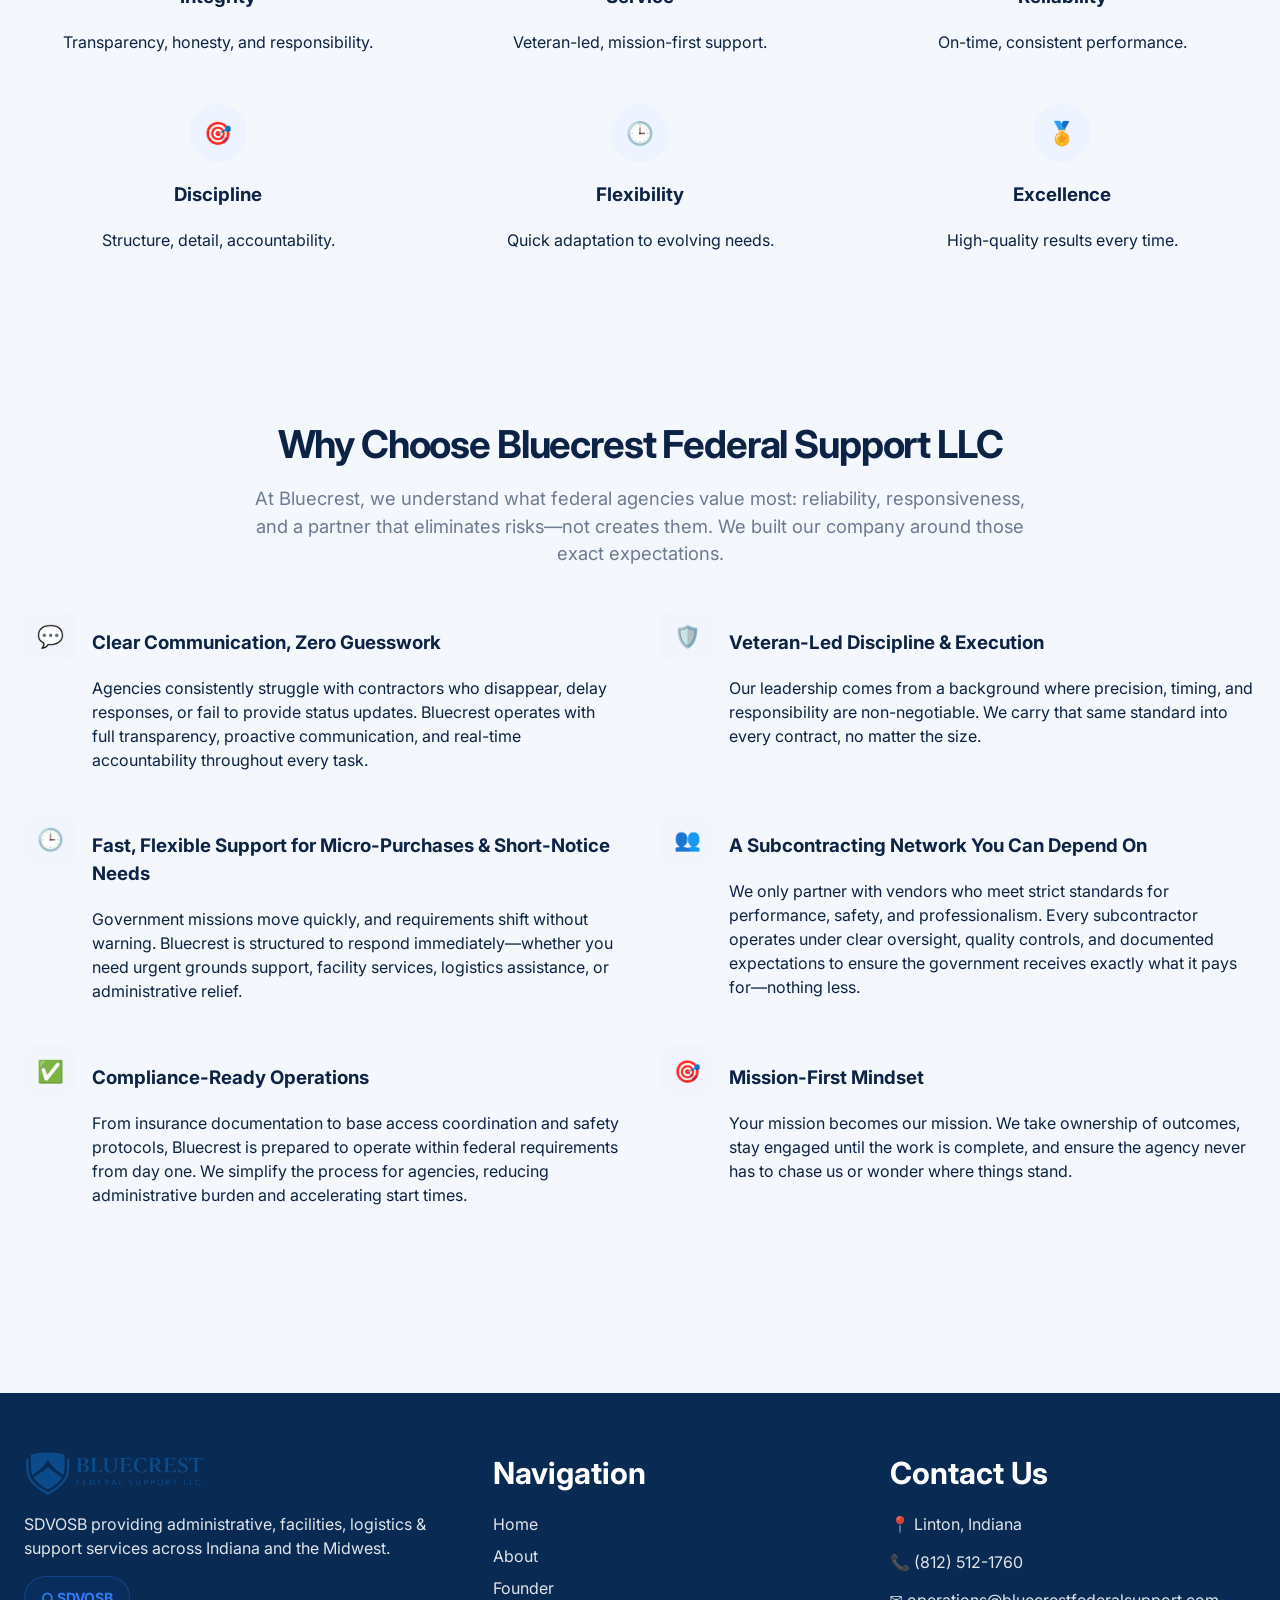
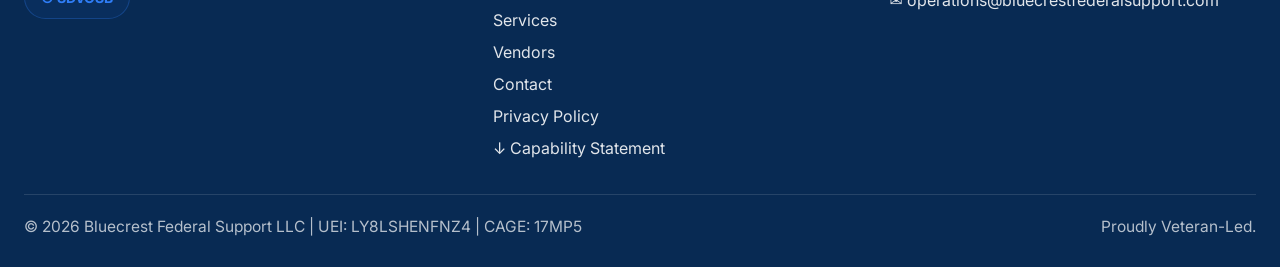
==== commit 8795951f: "Update about.html" ====
--- a/about.html
+++ b/about.html
@@ -124,18 +124,6 @@
       </ul>
     </div>
   </div>
-  <div class="footer-certifications">
-  <div class="footer-certification-badges">
-    <img src="Service-Disabled Veteran-Owned Certified.jpg" alt="SDVOSB Certified Badge">
-    <img src="Veteran-Owned Certified.jpg" alt="Veteran-Owned Certified Badge">
-  </div>
-
-  <p>
-    Certified Service-Disabled Veteran-Owned Small Business (SDVOSB)
-    and Veteran-Owned Small Business (VOSB)
-  </p>
-</div>
-</div>
   <div class="container footer-bottom">
     <div>© <span data-year></span> Bluecrest Federal Support LLC | UEI: LY8LSHENFNZ4 | CAGE: 17MP5 </div>
     <div>Proudly Veteran-Led.</div>
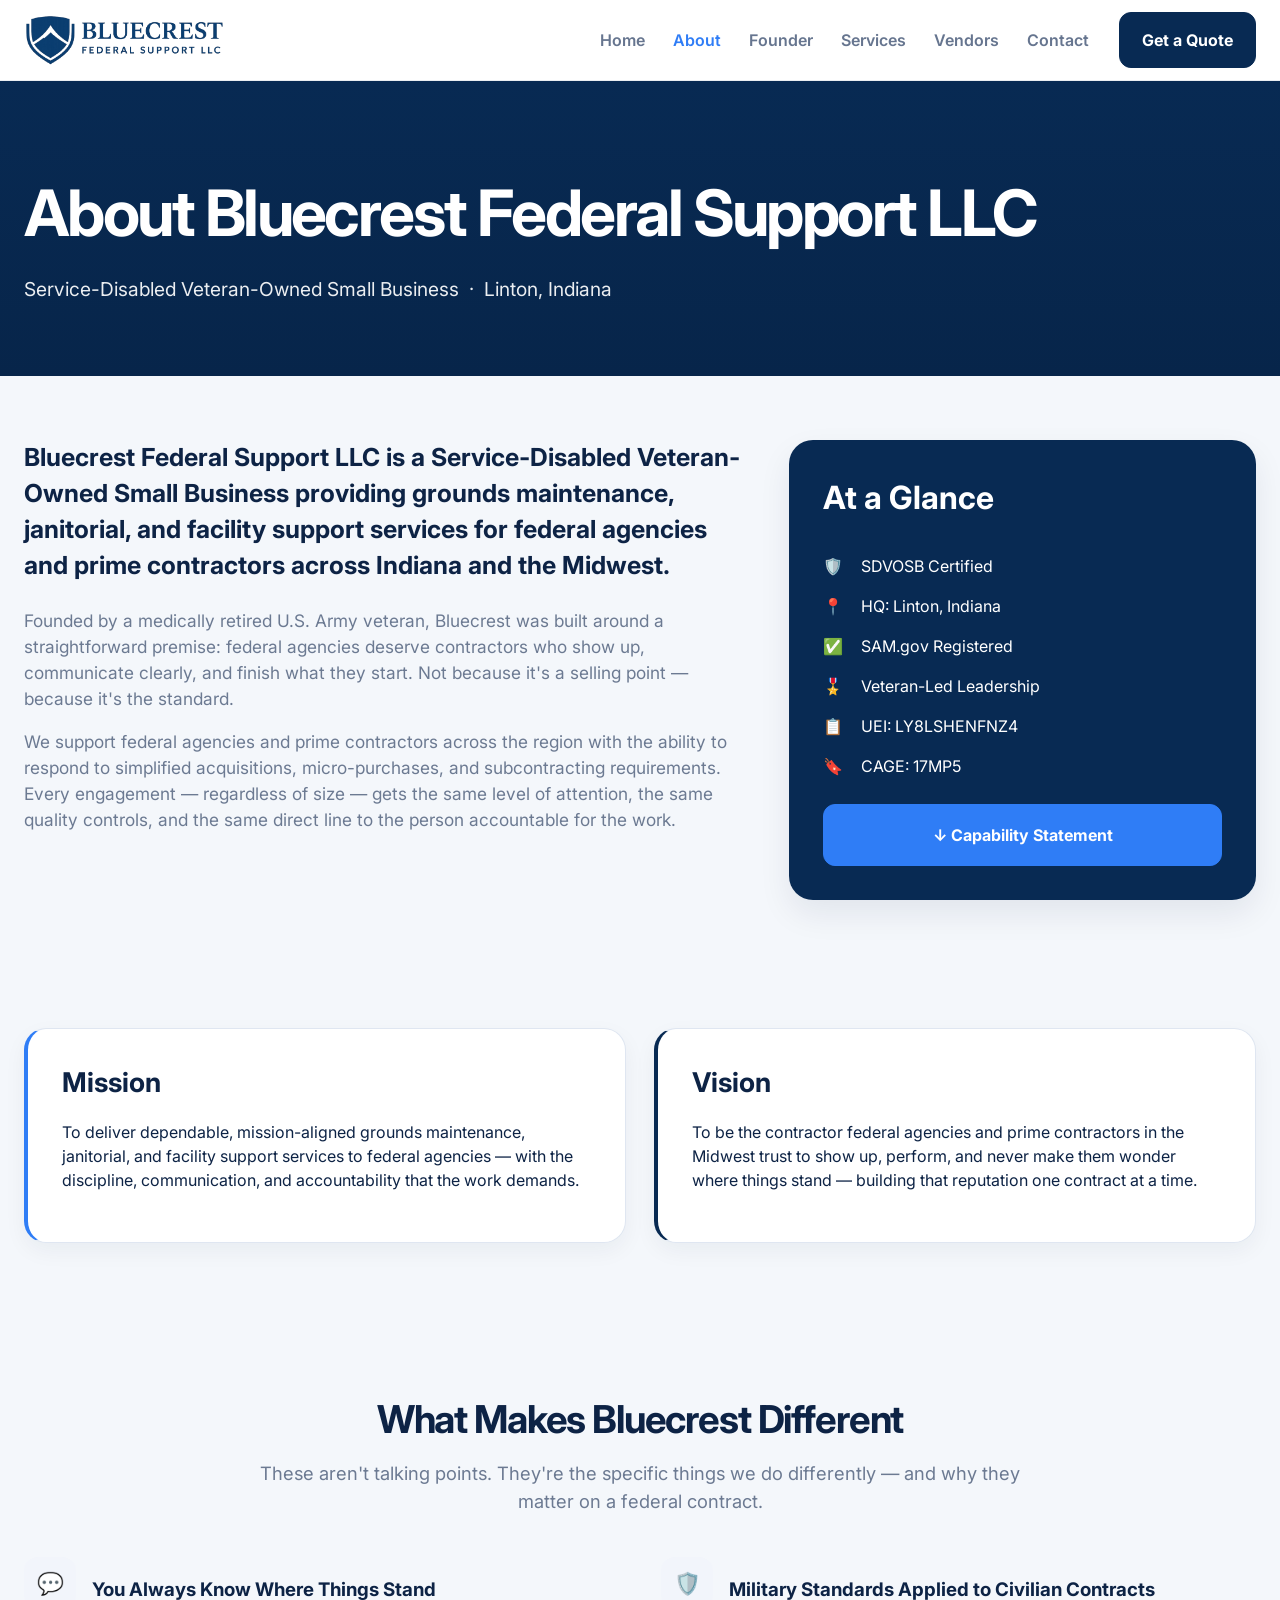
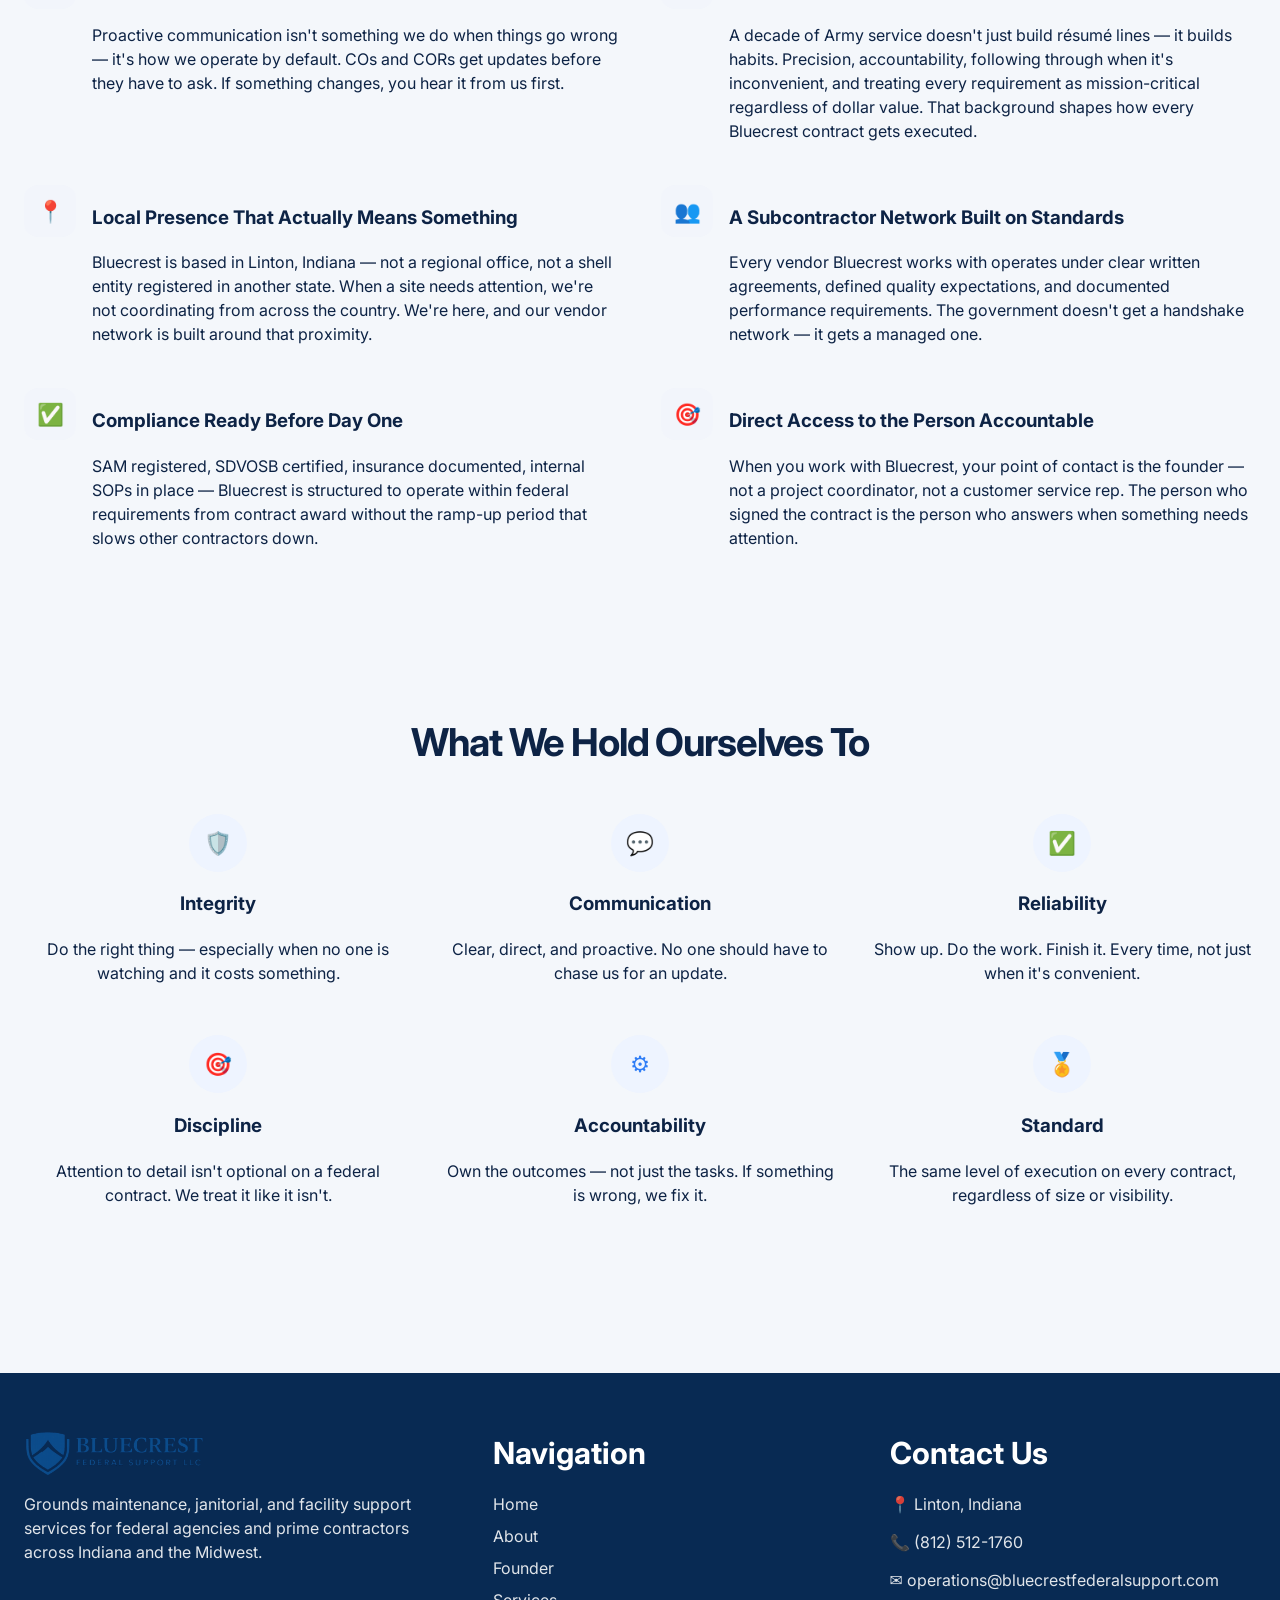
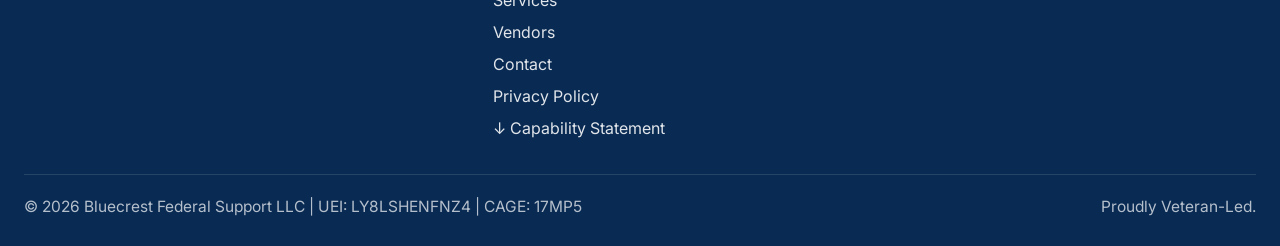
==== commit 44fdae62: "Update about.html" ====
--- a/about.html
+++ b/about.html
@@ -4,13 +4,12 @@
 <meta charset="UTF-8">
 <meta name="viewport" content="width=device-width, initial-scale=1.0">
 <title>About | Bluecrest Federal Support LLC</title>
-<meta name="description" content="Learn about Bluecrest Federal Support LLC.">
+<meta name="description" content="Bluecrest Federal Support LLC is a Service-Disabled Veteran-Owned Small Business providing grounds maintenance, janitorial, and facility support services for federal agencies and prime contractors across Indiana and the Midwest.">
 <link rel="preconnect" href="https://fonts.googleapis.com">
 <link rel="preconnect" href="https://fonts.gstatic.com" crossorigin>
 <link href="https://fonts.googleapis.com/css2?family=Inter:wght@400;500;600;700;800;900&display=swap" rel="stylesheet">
 <link rel="stylesheet" href="styles.css">
 <link rel="icon" type="image/png" href="favicon.png">
-<meta name="description" content="Bluecrest Federal Support LLC is a veteran-led federal support services provider delivering facilities, administrative, logistics, and operational support services across Indiana and the Midwest.">
 <meta name="author" content="Bluecrest Federal Support LLC">
 <meta name="robots" content="index, follow">
 </head>
@@ -22,73 +21,143 @@
     <a class="brand" href="index.html"><img src="logo.png" alt="Bluecrest Federal Support LLC logo"></a>
     <div class="nav">
       <nav class="nav-links">
-        <a href="index.html" >Home</a>
+        <a href="index.html">Home</a>
         <a href="about.html" class="active">About</a>
-        <a href="founder.html" >Founder</a>
-        <a href="services.html" >Services</a>
-        <a href="vendors.html" >Vendors</a>
-        <a href="contact.html" >Contact</a>
+        <a href="founder.html">Founder</a>
+        <a href="services.html">Services</a>
+        <a href="vendors.html">Vendors</a>
+        <a href="contact.html">Contact</a>
       </nav>
       <a class="quote-btn" href="contact.html">Get a Quote</a>
     </div>
   </div>
 </header>
+
 <main>
 
+<!-- HERO -->
 <section class="page-hero">
   <div class="container">
     <h1>About Bluecrest Federal Support LLC</h1>
-    <p>Service-Disabled Veteran–Owned Small Business </p>
-  </div>
-</section>
+    <p>Service-Disabled Veteran-Owned Small Business &nbsp;·&nbsp; Linton, Indiana</p>
+  </div>
+</section>
+
+<!-- INTRO + SIDEBAR -->
 <section class="section-tight">
   <div class="container two-col">
     <div>
-      <p style="font-size:1.55rem; font-weight:700; line-height:1.45; margin-top:0;">Bluecrest Federal Support LLC is a Service-Disabled Veteran–Owned Small Business headquartered in Linton, Indiana. We provide federal agencies and prime contractors with dependable administrative, facilities, grounds, janitorial, logistics, and general operational support services.</p>
-      <p style="font-size:1.08rem; color:var(--muted);">Driven by veteran leadership and a commitment to excellence, Bluecrest offers broad multi-service capabilities designed to help agencies operate more efficiently, respond quickly, and meet mission objectives. Our team brings the discipline, communication standards, and reliability you expect from a veteran-led organization.</p>
-      <p style="font-size:1.08rem; color:var(--muted);">We support clients across Indiana and Nationwide, with the ability to respond to purchase-card micro-purchases, simplified acquisitions, and subcontracting requirements. Whether the need is short-notice staffing, facility upkeep, delivery support, or administrative assistance, Bluecrest delivers clear communication, consistent performance, and results that agencies can depend on.</p>
+      <p style="font-size:1.55rem; font-weight:700; line-height:1.45; margin-top:0;">
+        Bluecrest Federal Support LLC is a Service-Disabled Veteran-Owned Small Business providing grounds maintenance, janitorial, and facility support services for federal agencies and prime contractors across Indiana and the Midwest.
+      </p>
+      <p style="font-size:1.08rem; color:var(--muted);">
+        Founded by a medically retired U.S. Army veteran, Bluecrest was built around a straightforward premise: federal agencies deserve contractors who show up, communicate clearly, and finish what they start. Not because it's a selling point — because it's the standard.
+      </p>
+      <p style="font-size:1.08rem; color:var(--muted);">
+        We support federal agencies and prime contractors across the region with the ability to respond to simplified acquisitions, micro-purchases, and subcontracting requirements. Every engagement — regardless of size — gets the same level of attention, the same quality controls, and the same direct line to the person accountable for the work.
+      </p>
     </div>
     <aside class="sidebar-card">
       <h3>At a Glance</h3>
       <ul>
-        <li><span>🛡️</span><span>SDVOSB </span></li>
+        <li><span>🛡️</span><span>SDVOSB Certified</span></li>
         <li><span>📍</span><span>HQ: Linton, Indiana</span></li>
+        <li><span>✅</span><span>SAM.gov Registered</span></li>
         <li><span>🎖️</span><span>Veteran-Led Leadership</span></li>
-        <li><span>🕒</span><span>Rapid Mobilization</span></li>
+        <li><span>📋</span><span>UEI: LY8LSHENFNZ4</span></li>
+        <li><span>🔖</span><span>CAGE: 17MP5</span></li>
       </ul>
       <a class="btn-primary download-btn" href="Bluecrest_Federal_Support_Capability_Statement.pdf">↓ Capability Statement</a>
     </aside>
   </div>
 </section>
+
+<!-- MISSION + VISION -->
 <section class="section-tight">
   <div class="container info-panels">
-    <div class="simple-card" style="border-left:4px solid var(--blue);"><h3>Mission Statement</h3><p>To provide dependable, mission-aligned support services to federal agencies through disciplined execution, clear communication, and the highest standards of veteran-led performance.</p></div>
-    <div class="simple-card" style="border-left:4px solid var(--navy);"><h3>Vision Statement</h3><p>To become a trusted SDVOSB partner for federal agencies and prime contractors by delivering multi-service support solutions that enhance operations, improve readiness, and consistently exceed performance expectations.</p></div>
-  </div>
-</section>
+    <div class="simple-card" style="border-left:4px solid var(--blue);">
+      <h3>Mission</h3>
+      <p>To deliver dependable, mission-aligned grounds maintenance, janitorial, and facility support services to federal agencies — with the discipline, communication, and accountability that the work demands.</p>
+    </div>
+    <div class="simple-card" style="border-left:4px solid var(--navy);">
+      <h3>Vision</h3>
+      <p>To be the contractor federal agencies and prime contractors in the Midwest trust to show up, perform, and never make them wonder where things stand — building that reputation one contract at a time.</p>
+    </div>
+  </div>
+</section>
+
+<!-- WHAT MAKES BLUECREST DIFFERENT -->
+<section class="section">
+  <div class="container">
+    <div class="section-head">
+      <h2>What Makes Bluecrest Different</h2>
+      <p>These aren't talking points. They're the specific things we do differently — and why they matter on a federal contract.</p>
+    </div>
+    <div class="feature-stack">
+
+      <div class="feature-block">
+        <div class="icon-box">💬</div>
+        <div>
+          <h3>You Always Know Where Things Stand</h3>
+          <p>Proactive communication isn't something we do when things go wrong — it's how we operate by default. COs and CORs get updates before they have to ask. If something changes, you hear it from us first.</p>
+        </div>
+      </div>
+
+      <div class="feature-block">
+        <div class="icon-box">🛡️</div>
+        <div>
+          <h3>Military Standards Applied to Civilian Contracts</h3>
+          <p>A decade of Army service doesn't just build résumé lines — it builds habits. Precision, accountability, following through when it's inconvenient, and treating every requirement as mission-critical regardless of dollar value. That background shapes how every Bluecrest contract gets executed.</p>
+        </div>
+      </div>
+
+      <div class="feature-block">
+        <div class="icon-box">📍</div>
+        <div>
+          <h3>Local Presence That Actually Means Something</h3>
+          <p>Bluecrest is based in Linton, Indiana — not a regional office, not a shell entity registered in another state. When a site needs attention, we're not coordinating from across the country. We're here, and our vendor network is built around that proximity.</p>
+        </div>
+      </div>
+
+      <div class="feature-block">
+        <div class="icon-box">👥</div>
+        <div>
+          <h3>A Subcontractor Network Built on Standards</h3>
+          <p>Every vendor Bluecrest works with operates under clear written agreements, defined quality expectations, and documented performance requirements. The government doesn't get a handshake network — it gets a managed one.</p>
+        </div>
+      </div>
+
+      <div class="feature-block">
+        <div class="icon-box">✅</div>
+        <div>
+          <h3>Compliance Ready Before Day One</h3>
+          <p>SAM registered, SDVOSB certified, insurance documented, internal SOPs in place — Bluecrest is structured to operate within federal requirements from contract award without the ramp-up period that slows other contractors down.</p>
+        </div>
+      </div>
+
+      <div class="feature-block">
+        <div class="icon-box">🎯</div>
+        <div>
+          <h3>Direct Access to the Person Accountable</h3>
+          <p>When you work with Bluecrest, your point of contact is the founder — not a project coordinator, not a customer service rep. The person who signed the contract is the person who answers when something needs attention.</p>
+        </div>
+      </div>
+
+    </div>
+  </div>
+</section>
+
+<!-- CORE VALUES -->
 <section class="section-tight">
   <div class="container">
-    <div class="section-head"><h2>Core Values</h2></div>
+    <div class="section-head"><h2>What We Hold Ourselves To</h2></div>
     <div class="core-grid">
-      <div><div class="value-icon">🛡️</div><h3>Integrity</h3><p>Transparency, honesty, and responsibility.</p></div>
-      <div><div class="value-icon">👥</div><h3>Service</h3><p>Veteran-led, mission-first support.</p></div>
-      <div><div class="value-icon">✅</div><h3>Reliability</h3><p>On-time, consistent performance.</p></div>
-      <div><div class="value-icon">🎯</div><h3>Discipline</h3><p>Structure, detail, accountability.</p></div>
-      <div><div class="value-icon">🕒</div><h3>Flexibility</h3><p>Quick adaptation to evolving needs.</p></div>
-      <div><div class="value-icon">🏅</div><h3>Excellence</h3><p>High-quality results every time.</p></div>
-    </div>
-  </div>
-</section>
-<section class="section">
-  <div class="container">
-    <div class="section-head"><h2>Why Choose Bluecrest Federal Support LLC</h2><p>At Bluecrest, we understand what federal agencies value most: reliability, responsiveness, and a partner that eliminates risks—not creates them. We built our company around those exact expectations.</p></div>
-    <div class="feature-stack">
-      <div class="feature-block"><div class="icon-box">💬</div><div><h3>Clear Communication, Zero Guesswork</h3><p>Agencies consistently struggle with contractors who disappear, delay responses, or fail to provide status updates. Bluecrest operates with full transparency, proactive communication, and real-time accountability throughout every task.</p></div></div>
-      <div class="feature-block"><div class="icon-box">🛡️</div><div><h3>Veteran-Led Discipline &amp; Execution</h3><p>Our leadership comes from a background where precision, timing, and responsibility are non-negotiable. We carry that same standard into every contract, no matter the size.</p></div></div>
-      <div class="feature-block"><div class="icon-box">🕒</div><div><h3>Fast, Flexible Support for Micro-Purchases &amp; Short-Notice Needs</h3><p>Government missions move quickly, and requirements shift without warning. Bluecrest is structured to respond immediately—whether you need urgent grounds support, facility services, logistics assistance, or administrative relief.</p></div></div>
-      <div class="feature-block"><div class="icon-box">👥</div><div><h3>A Subcontracting Network You Can Depend On</h3><p>We only partner with vendors who meet strict standards for performance, safety, and professionalism. Every subcontractor operates under clear oversight, quality controls, and documented expectations to ensure the government receives exactly what it pays for—nothing less.</p></div></div>
-      <div class="feature-block"><div class="icon-box">✅</div><div><h3>Compliance-Ready Operations</h3><p>From insurance documentation to base access coordination and safety protocols, Bluecrest is prepared to operate within federal requirements from day one. We simplify the process for agencies, reducing administrative burden and accelerating start times.</p></div></div>
-      <div class="feature-block"><div class="icon-box">🎯</div><div><h3>Mission-First Mindset</h3><p>Your mission becomes our mission. We take ownership of outcomes, stay engaged until the work is complete, and ensure the agency never has to chase us or wonder where things stand.</p></div></div>
+      <div><div class="value-icon">🛡️</div><h3>Integrity</h3><p>Do the right thing — especially when no one is watching and it costs something.</p></div>
+      <div><div class="value-icon">💬</div><h3>Communication</h3><p>Clear, direct, and proactive. No one should have to chase us for an update.</p></div>
+      <div><div class="value-icon">✅</div><h3>Reliability</h3><p>Show up. Do the work. Finish it. Every time, not just when it's convenient.</p></div>
+      <div><div class="value-icon">🎯</div><h3>Discipline</h3><p>Attention to detail isn't optional on a federal contract. We treat it like it isn't.</p></div>
+      <div><div class="value-icon">⚙️</div><h3>Accountability</h3><p>Own the outcomes — not just the tasks. If something is wrong, we fix it.</p></div>
+      <div><div class="value-icon">🏅</div><h3>Standard</h3><p>The same level of execution on every contract, regardless of size or visibility.</p></div>
     </div>
   </div>
 </section>
@@ -99,8 +168,7 @@
   <div class="container footer-top">
     <div class="footer-brand">
       <img src="logo.png" alt="Bluecrest Federal Support LLC logo">
-      <p>SDVOSB providing administrative, facilities, logistics &amp; support services across Indiana and the Midwest.</p>
-      <div class="small-badge">○ SDVOSB </div>
+      <p>Grounds maintenance, janitorial, and facility support services for federal agencies and prime contractors across Indiana and the Midwest.</p>
     </div>
     <div>
       <h3 class="footer-title">Navigation</h3>
@@ -125,10 +193,11 @@
     </div>
   </div>
   <div class="container footer-bottom">
-    <div>© <span data-year></span> Bluecrest Federal Support LLC | UEI: LY8LSHENFNZ4 | CAGE: 17MP5 </div>
+    <div>© <span data-year></span> Bluecrest Federal Support LLC | UEI: LY8LSHENFNZ4 | CAGE: 17MP5</div>
     <div>Proudly Veteran-Led.</div>
   </div>
 </footer>
+
 </div>
 <script src="script.js"></script>
 </body>
--- a/styles.css
+++ b/styles.css
@@ -259,34 +259,3 @@
   .quote-btn { padding: 12px 16px; }
   .brand img { height: 42px; }
 }
-.footer-certifications {
-    max-width: 900px;
-    margin: 32px auto 0;
-    padding: 24px 20px 18px;
-    border-top: 1px solid rgba(255,255,255,0.12);
-    text-align: center;
-}
-
-.footer-certification-badges {
-    display: flex;
-    justify-content: center;
-    align-items: center;
-    gap: 20px;
-    flex-wrap: wrap;
-    margin-bottom: 14px;
-}
-
-.footer-certification-badges img {
-    height: 80px;
-    width: auto;
-    object-fit: contain;
-    display: block;
-    filter: drop-shadow(0 2px 4px rgba(0,0,0,0.2));
-}
-
-.footer-certifications p {
-    margin: 0;
-    font-size: 0.95rem;
-    line-height: 1.5;
-    color: rgba(255,255,255,0.82);
-}
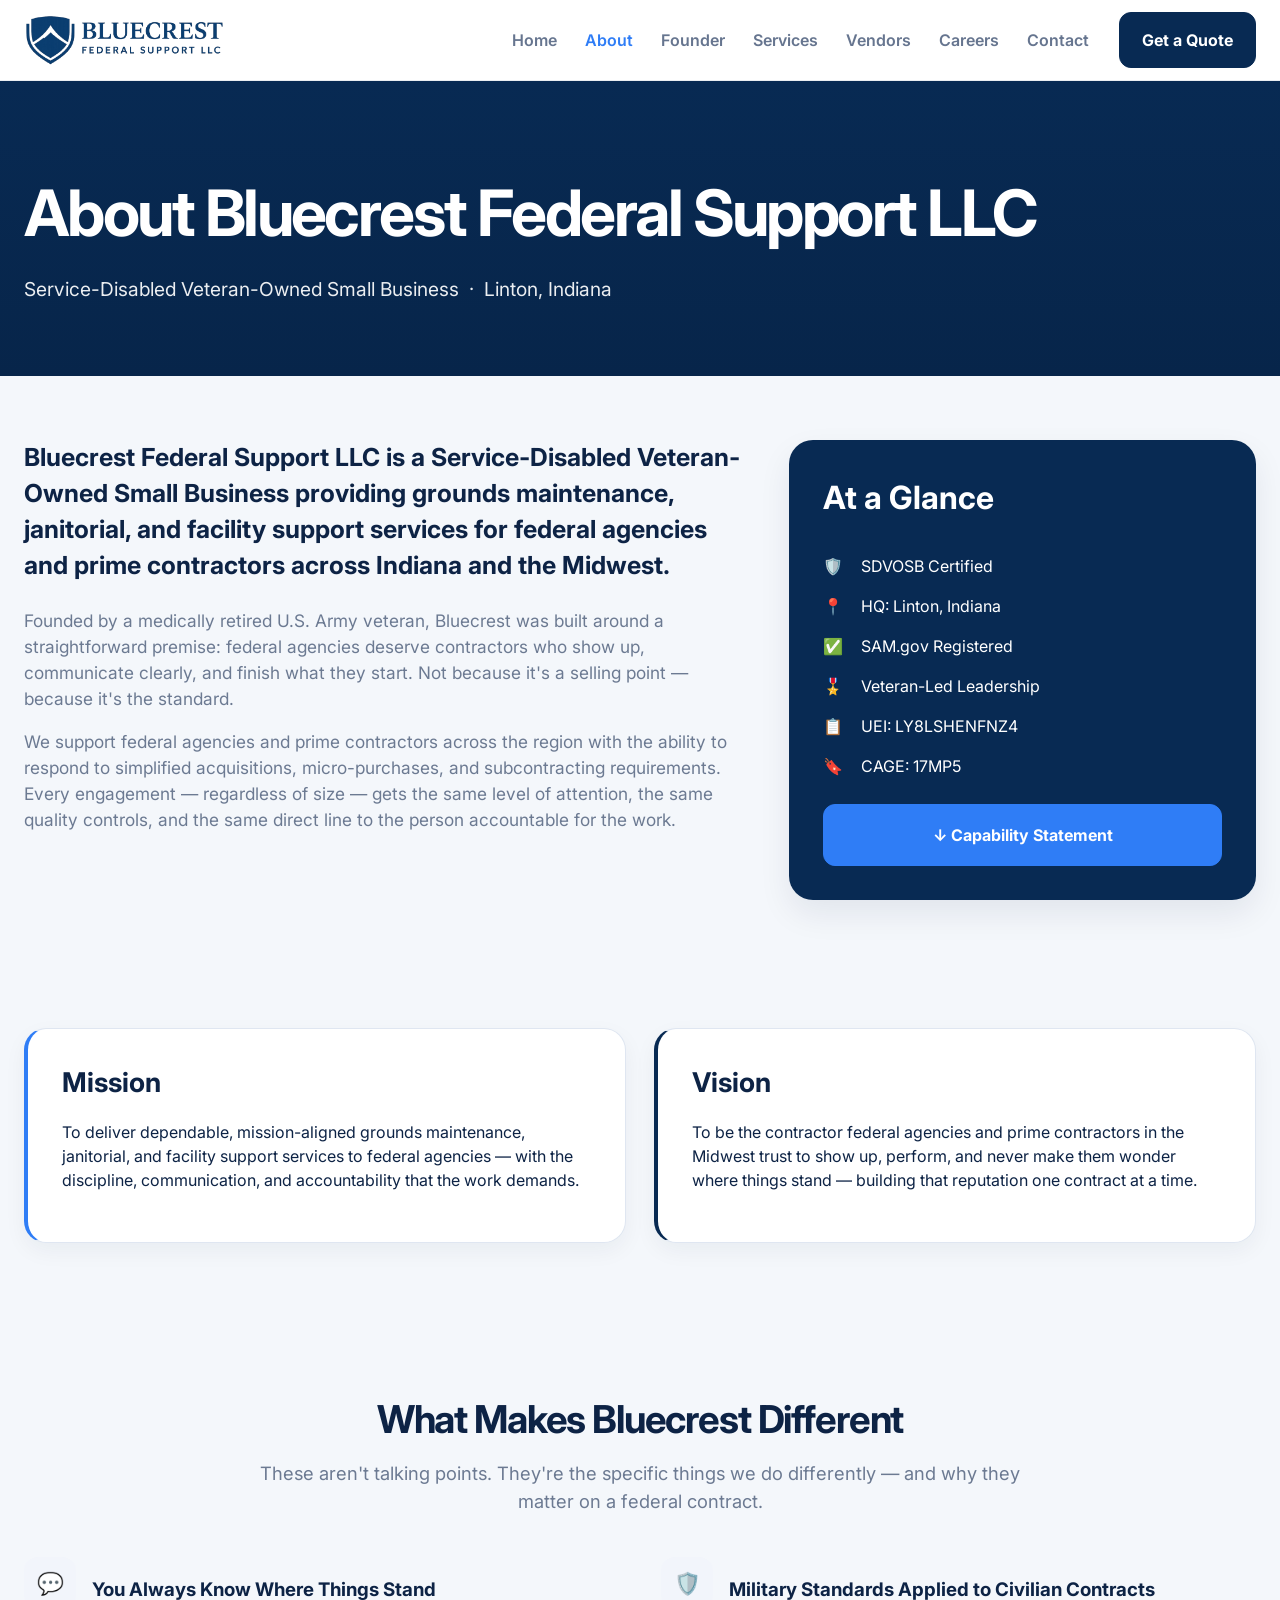
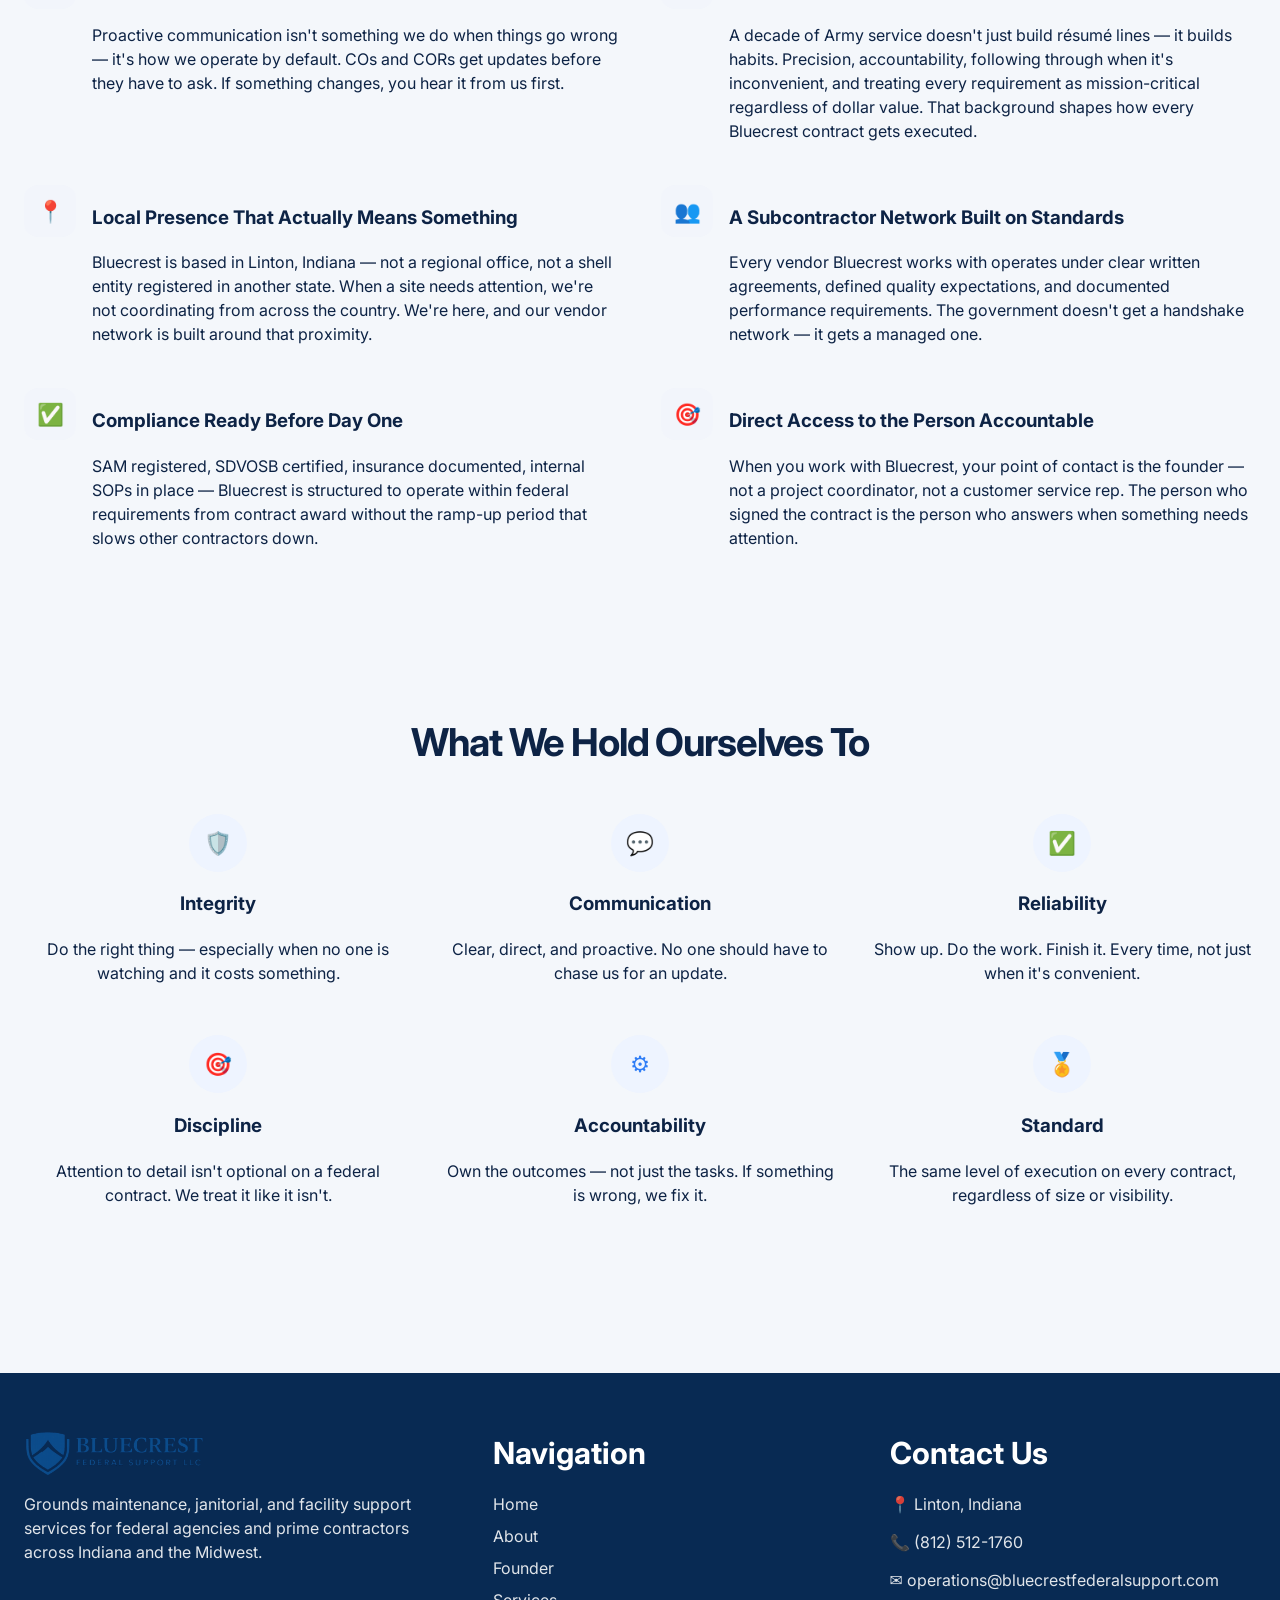
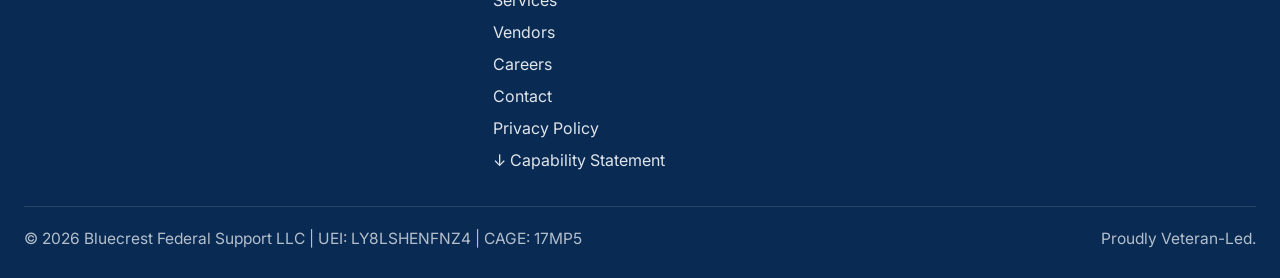
==== commit 2fb3e1e4: "Add mobile menu, fix phone overflow, add Careers page - Hamburger menu on screens under 860px (nav l" ====
--- a/about.html
+++ b/about.html
@@ -20,15 +20,17 @@
   <div class="container header-inner">
     <a class="brand" href="index.html"><img src="logo.png" alt="Bluecrest Federal Support LLC logo"></a>
     <div class="nav">
-      <nav class="nav-links">
+      <nav class="nav-links" id="site-nav">
         <a href="index.html">Home</a>
         <a href="about.html" class="active">About</a>
         <a href="founder.html">Founder</a>
         <a href="services.html">Services</a>
         <a href="vendors.html">Vendors</a>
+        <a href="careers.html">Careers</a>
         <a href="contact.html">Contact</a>
       </nav>
       <a class="quote-btn" href="contact.html">Get a Quote</a>
+      <button class="menu-btn" type="button" aria-label="Open menu" aria-expanded="false" aria-controls="site-nav"><span></span><span></span><span></span></button>
     </div>
   </div>
 </header>
@@ -178,6 +180,7 @@
         <a href="founder.html">Founder</a>
         <a href="services.html">Services</a>
         <a href="vendors.html">Vendors</a>
+        <a href="careers.html">Careers</a>
         <a href="contact.html">Contact</a>
         <a href="privacy.html">Privacy Policy</a>
         <a href="Bluecrest_Federal_Support_Capability_Statement.pdf">↓ Capability Statement</a>
--- a/styles.css
+++ b/styles.css
@@ -259,3 +259,71 @@
   .quote-btn { padding: 12px 16px; }
   .brand img { height: 42px; }
 }
+
+/* ---------- Careers page ---------- */
+.job-grid { display: grid; grid-template-columns: repeat(2, minmax(0, 1fr)); gap: 28px; }
+.job-card {
+  background: #fff; border: 1px solid var(--line); border-radius: 22px; padding: 30px;
+  box-shadow: 0 10px 24px rgba(7, 30, 63, 0.05); display: flex; flex-direction: column; gap: 20px;
+}
+.job-tag {
+  display: inline-flex; padding: 6px 12px; border-radius: 999px; font-size: .85rem; font-weight: 700;
+  color: var(--blue); background: rgba(47,125,246,0.08); border: 1px solid rgba(47,125,246,0.25);
+}
+.job-head h3 { margin: 12px 0 4px; font-size: 1.9rem; letter-spacing: -0.03em; }
+.job-loc { margin: 0; color: var(--muted); font-weight: 600; }
+.job-pay { background: #f2f5fb; border-radius: 14px; padding: 16px 18px; display: grid; gap: 4px; }
+.job-pay strong { font-size: 2rem; color: var(--navy); letter-spacing: -0.02em; }
+.job-pay span { color: var(--muted); font-size: .98rem; }
+.job-facts { margin: 0; display: grid; gap: 14px; }
+.job-facts dt { font-weight: 700; }
+.job-facts dd { margin: 2px 0 0; color: var(--muted); }
+.job-apply { align-self: flex-start; margin-top: auto; }
+.job-list { margin: 0 0 16px; padding-left: 20px; display: grid; gap: 8px; color: var(--muted); }
+.careers-apply { max-width: 920px; }
+.careers-apply p { font-size: 1.06rem; }
+.text-link { color: var(--blue); font-weight: 700; text-decoration: underline; text-underline-offset: 3px; overflow-wrap: anywhere; }
+
+/* ---------- Mobile menu + overflow fixes ---------- */
+.menu-btn { display: none; }
+.contact-layout > *, .two-col > *, .why-grid > *, .founder-grid > *, .contact-cta > *, .info-panels > *, .job-grid > * { min-width: 0; }
+.footer-contact li, .contact-list li { overflow-wrap: anywhere; }
+
+@media (max-width: 860px) {
+  .job-grid { grid-template-columns: 1fr; }
+  .site-header { position: sticky; }
+  .header-inner { position: relative; }
+  .menu-btn {
+    display: inline-flex; flex-direction: column; justify-content: center; gap: 5px;
+    width: 46px; height: 46px; padding: 0 11px; border-radius: 12px;
+    border: 1px solid var(--line); background: #fff; cursor: pointer;
+  }
+  .menu-btn span { display: block; height: 2px; background: var(--navy); border-radius: 2px; transition: .2s ease; }
+  .site-header.menu-open .menu-btn span:nth-child(1) { transform: translateY(7px) rotate(45deg); }
+  .site-header.menu-open .menu-btn span:nth-child(2) { opacity: 0; }
+  .site-header.menu-open .menu-btn span:nth-child(3) { transform: translateY(-7px) rotate(-45deg); }
+  .site-header.menu-open .nav-links {
+    display: flex; flex-direction: column; align-items: stretch; gap: 0;
+    position: absolute; top: 100%; left: -14px; right: -14px;
+    background: #fff; border-bottom: 1px solid var(--line); box-shadow: 0 14px 24px rgba(7,30,63,.10);
+    padding: 6px 14px 12px;
+  }
+  .site-header.menu-open .nav-links a { padding: 14px 4px; border-bottom: 1px solid var(--line); color: var(--text); }
+  .site-header.menu-open .nav-links a:last-child { border-bottom: none; }
+  .site-header.menu-open .nav-links a.active { color: var(--blue); }
+  .hero h1 { font-size: clamp(2.4rem, 11vw, 3.4rem); }
+  .hero p { font-size: 1.1rem; }
+  .page-hero { padding: 56px 0 48px; }
+  .page-hero h1 { font-size: clamp(2.2rem, 10vw, 3rem); }
+  .section-head h2 { font-size: clamp(1.9rem, 8vw, 2.4rem); }
+  .info-card h3 { font-size: 1.5rem; }
+  .footer-title { font-size: 1.5rem; }
+  .naics-head { font-size: 1.5rem; }
+}
+
+@media (max-width: 420px) {
+  .brand img { height: 36px; }
+  .quote-btn { padding: 11px 13px; font-size: .92rem; }
+  .nav { gap: 10px; }
+}
+main p strong { overflow-wrap: anywhere; }
